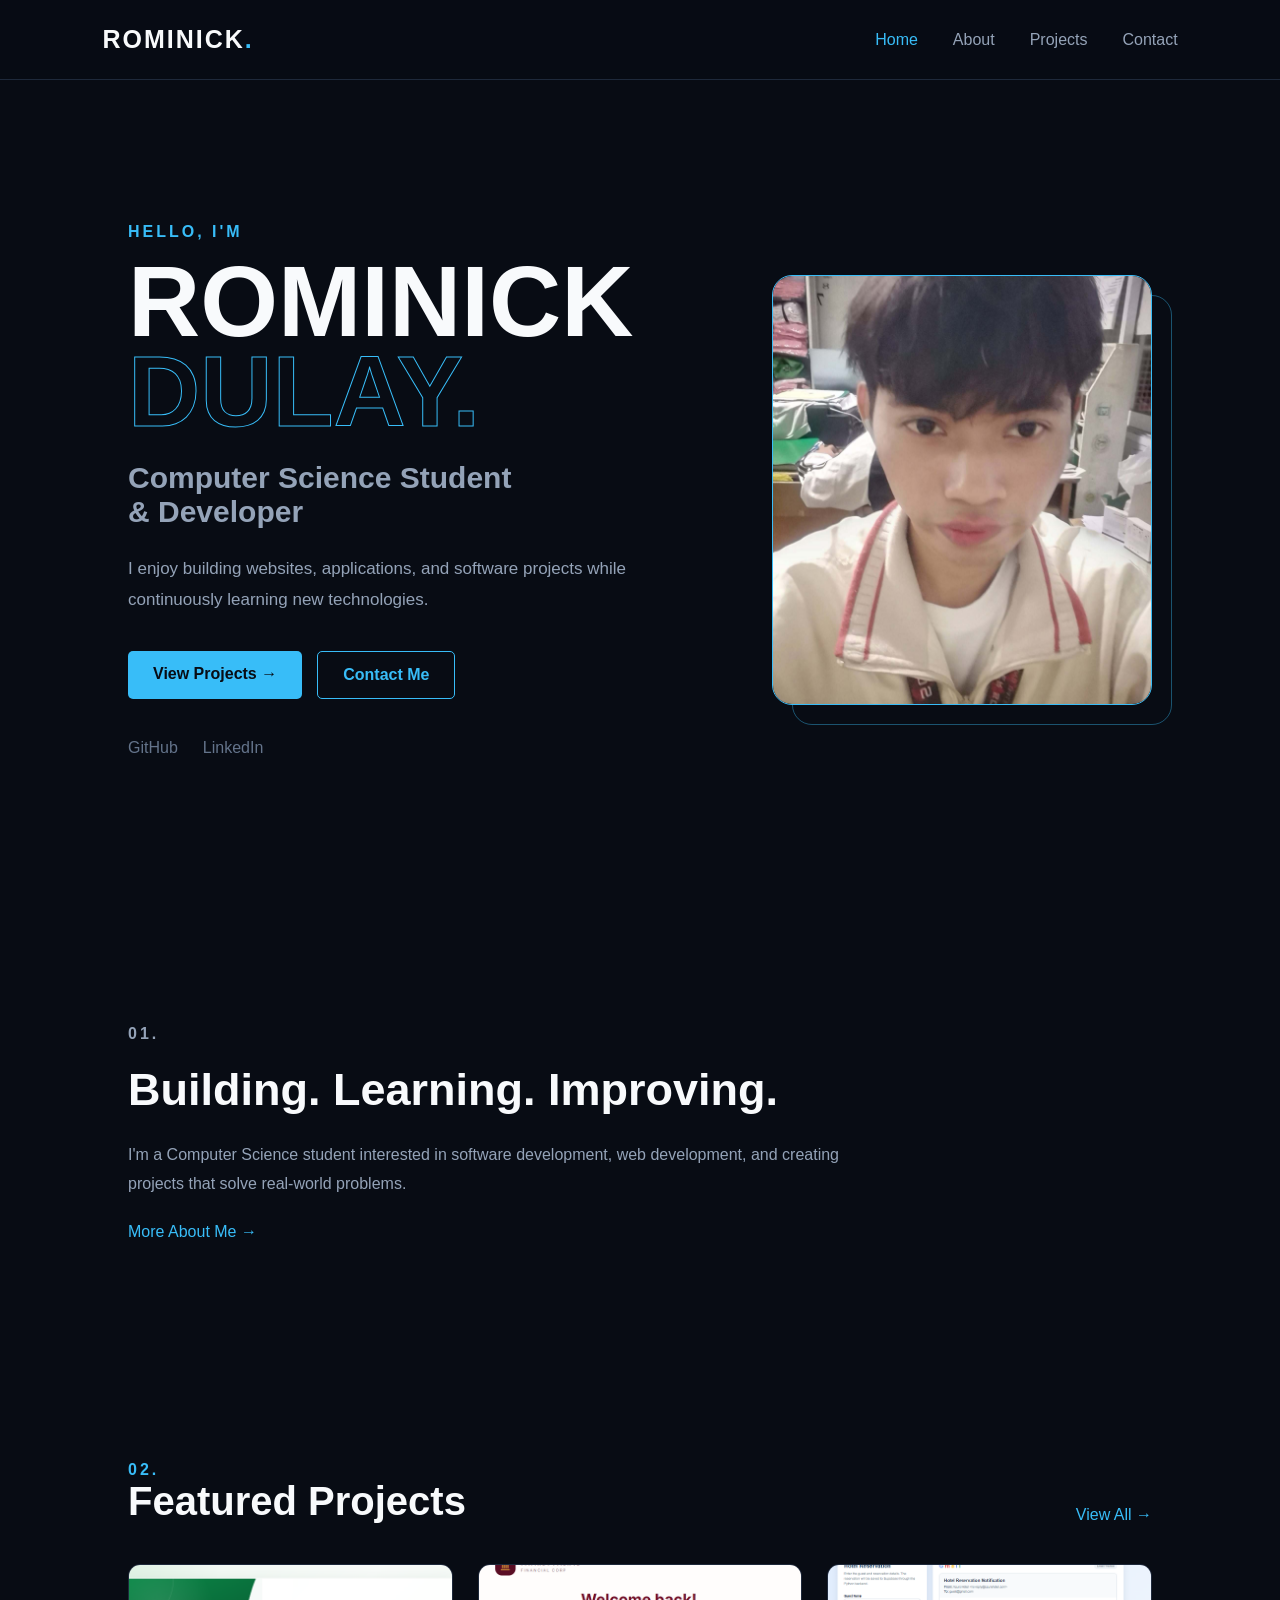
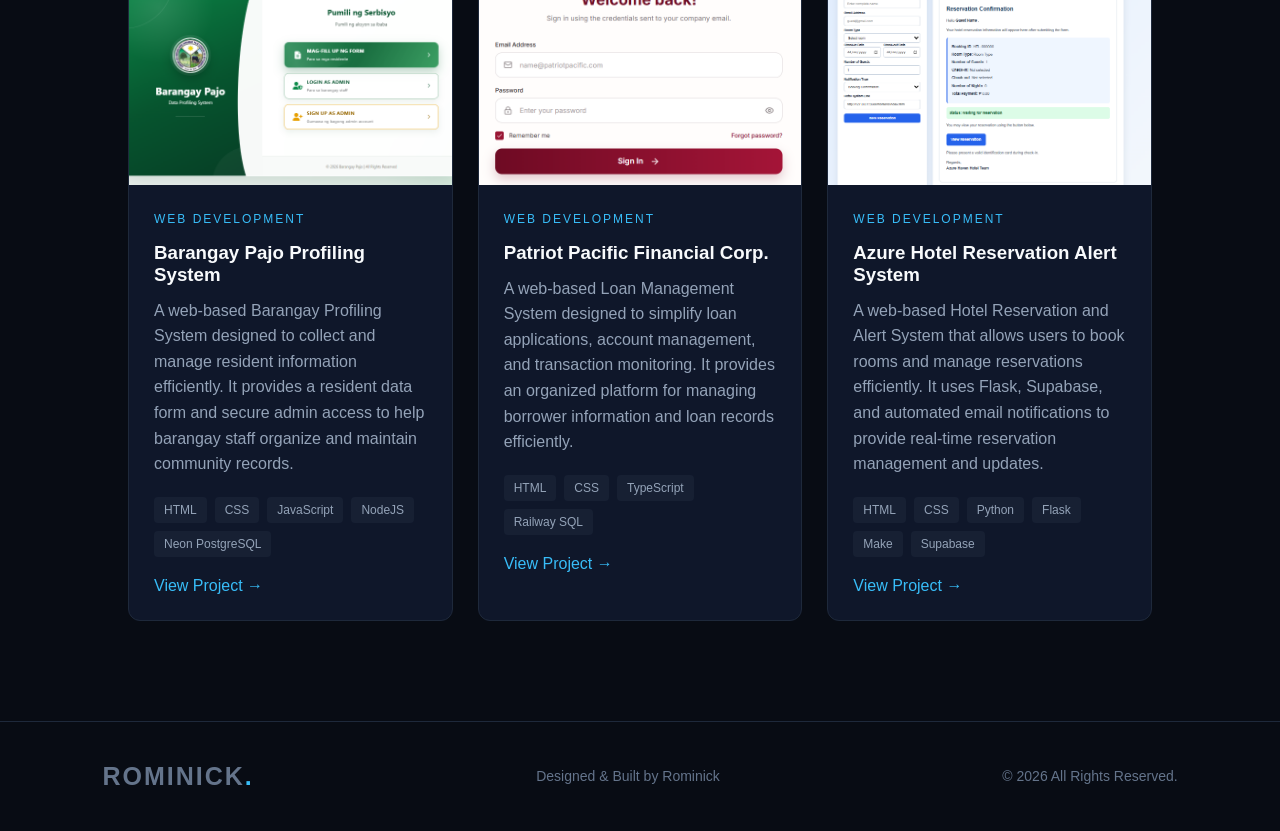
==== index.html @ fb051f6b "Initial portfolio" ====
<!DOCTYPE html>
<html lang="en">

<head>
    <meta charset="UTF-8">
    <meta name="viewport" content="width=device-width, initial-scale=1.0">

    <title>Rominick | Portfolio</title>

    <link rel="stylesheet" href="style.css">
</head>

<body>

    <!-- =========================
         NAVBAR
    ========================== -->

    <header>

        <nav class="navbar">

            <a href="index.html" class="logo">
                ROMINICK<span>.</span>
            </a>

            <div class="nav-links" id="navLinks">

                <a href="index.html" class="active">Home</a>
                <a href="about.html">About</a>
                <a href="projects.html">Projects</a>
                <a href="contact.html">Contact</a>

            </div>

            <button class="menu-btn" id="menuBtn">
                ☰
            </button>

        </nav>

    </header>


    <!-- =========================
         MAIN CONTENT
    ========================== -->

    <main>


        <!-- =========================
             HERO SECTION
        ========================== -->

        <section class="hero">

            <div class="hero-content">

                <p class="small-text">
                    HELLO, I'M
                </p>

                <h1>
                    ROMINICK
                    <span>DULAY.</span>
                </h1>

                <h2>
                    Computer Science Student
                    <br>
                    & Developer
                </h2>

                <p class="hero-description">
                    I enjoy building websites, applications, and software
                    projects while continuously learning new technologies.
                </p>


                <!-- HERO BUTTONS -->

                <div class="hero-buttons">

                    <a href="projects.html" class="primary-btn">
                        View Projects →
                    </a>

                    <a href="contact.html" class="outline-btn">
                        Contact Me
                    </a>

                </div>


                <!-- SOCIAL LINKS -->

                <div class="social-links">

                    <a href="https://github.com/itsnickzkiee"
                       target="_blank">
                        GitHub
                    </a>

                    <a href="#"
                       target="_blank">
                        LinkedIn
                    </a>

                </div>

            </div>


            <!-- =========================
                 PROFILE IMAGE
            ========================== -->

            <div class="profile-container">

                <div class="profile-glow"></div>

                <div class="profile-image">

                    <img
                        src="nicky.jpeg"
                        alt="Rominick Dulay">

                </div>

            </div>

        </section>



        <!-- =========================
             SHORT ABOUT SECTION
        ========================== -->

        <section class="home-about">

            <p class="section-number">
                01.
            </p>

            <h2>
                Building. Learning. Improving.
            </h2>

            <p>
                I'm a Computer Science student interested in software
                development, web development, and creating projects
                that solve real-world problems.
            </p>

            <a href="about.html">
                More About Me →
            </a>

        </section>



        <!-- =========================
             FEATURED PROJECTS
        ========================== -->

        <section class="featured">

            <div class="section-heading">

                <div>

                    <p class="section-number">
                        02.
                    </p>

                    <h2>
                        Featured Projects
                    </h2>

                </div>


                <a href="projects.html">
                    View All →
                </a>

            </div>



            <!-- PROJECT GRID -->

            <div class="project-grid">


                <!-- =====================
                     PROJECT 1
                ====================== -->

                <article class="project-card">

                    <div class="project-image">

                        <img
                            src="barangaypajo.png"
                            alt="Barangay Pajo Profiling System">

                    </div>


                    <div class="project-info">

                        <p>
                            WEB DEVELOPMENT
                        </p>

                        <h3>
                            Barangay Pajo Profiling System
                        </h3>

                        <p>
                            A web-based Barangay Profiling System designed
                            to collect and manage resident information
                            efficiently. It provides a resident data form
                            and secure admin access to help barangay staff
                            organize and maintain community records.
                        </p>


                        <!-- TECHNOLOGIES -->

                        <div class="tech">

                            <span>HTML</span>
                            <span>CSS</span>
                            <span>JavaScript</span>
                            <span>NodeJS</span>
                            <span>Neon PostgreSQL</span>

                        </div>


                        <!-- PROJECT LINKS -->

                        <a href="https://barangay-pajo-system.onrender.com/"
                           target="_blank">

                            View Project →

                        </a>

                    </div>

                </article>



                <!-- =====================
                     PROJECT 2
                ====================== -->

                <article class="project-card">

                    <div class="project-image">

                        <img
                            src="patriot.png"
                            alt="Patriot Pacific Financial Corporation">

                    </div>


                    <div class="project-info">

                        <p>
                            WEB DEVELOPMENT
                        </p>

                        <h3>
                            Patriot Pacific Financial Corp.
                        </h3>

                        <p>
                            A web-based Loan Management System designed
                            to simplify loan applications, account management,
                            and transaction monitoring. It provides an
                            organized platform for managing borrower
                            information and loan records efficiently.
                        </p>


                        <!-- TECHNOLOGIES -->

                        <div class="tech">

                            <span>HTML</span>
                            <span>CSS</span>
                            <span>TypeScript</span>
                            <span>Railway SQL</span>

                        </div>


                        <!-- PROJECT LINK -->

                        <a href="https://patriot-pacific-frontend.onrender.com/login"
                           target="_blank">

                            View Project →

                        </a>

                    </div>

                </article>



                <!-- =====================
                     PROJECT 3
                ====================== -->

                <article class="project-card">

                    <div class="project-image">

                        <img
                            src="AzureHotel.png"
                            alt="Azure Hotel Reservation Alert System">

                    </div>


                    <div class="project-info">

                        <p>
                            WEB DEVELOPMENT
                        </p>

                        <h3>
                            Azure Hotel Reservation Alert System
                        </h3>

                        <p>
                            A web-based Hotel Reservation and Alert System
                            that allows users to book rooms and manage
                            reservations efficiently. It uses Flask,
                            Supabase, and automated email notifications
                            to provide real-time reservation management
                            and updates.
                        </p>


                        <!-- TECHNOLOGIES -->

                        <div class="tech">

                            <span>HTML</span>
                            <span>CSS</span>
                            <span>Python</span>
                            <span>Flask</span>
                            <span>Make</span>
                            <span>Supabase</span>

                        </div>


                        <!-- PROJECT LINK -->

                        <a href="https://alert-system-frontend-cphm.onrender.com/"
                           target="_blank">

                            View Project →

                        </a>

                    </div>

                </article>

            </div>

        </section>

    </main>



    <!-- =========================
         FOOTER
    ========================== -->

    <footer>

        <a href="index.html" class="logo">
            ROMINICK<span>.</span>
        </a>

        <p>
            Designed & Built by Rominick
        </p>

        <p>
            © 2026 All Rights Reserved.
        </p>

    </footer>



    <!-- =========================
         JAVASCRIPT
    ========================== -->

    <script src="script.js"></script>

</body>

</html>
---- style.css ----
/* =========================
   GENERAL
========================= */

* {
    margin: 0;
    padding: 0;
    box-sizing: border-box;
}

html {
    scroll-behavior: smooth;
}

body {
    font-family: Arial, sans-serif;
    background: #080c14;
    color: #f8fafc;
}

a {
    text-decoration: none;
    color: inherit;
}

img {
    width: 100%;
    display: block;
}


/* =========================
   NAVBAR
========================= */

.navbar {
    height: 80px;
    padding: 0 8%;

    display: flex;
    align-items: center;
    justify-content: space-between;

    background: rgba(8, 12, 20, 0.9);

    border-bottom: 1px solid #1e293b;

    position: sticky;
    top: 0;
    z-index: 100;
}

.logo {
    font-size: 25px;
    font-weight: bold;
    letter-spacing: 2px;
}

.logo span {
    color: #38bdf8;
}

.nav-links {
    display: flex;
    gap: 35px;
}

.nav-links a {
    color: #94a3b8;
    transition: 0.3s;
}

.nav-links a:hover,
.nav-links .active {
    color: #38bdf8;
}

.menu-btn {
    display: none;
    border: none;
    background: none;
    color: white;
    font-size: 28px;
    cursor: pointer;
}


/* =========================
   HERO
========================= */

.hero {
    min-height: calc(100vh - 80px);

    padding: 80px 10%;

    display: flex;
    justify-content: space-between;
    align-items: center;

    gap: 80px;
}

.hero-content {
    max-width: 700px;
}

.small-text,
.section-number {
    color: #38bdf8;
    font-weight: bold;
    letter-spacing: 3px;
}

.hero h1 {
    font-size: clamp(55px, 8vw, 100px);
    line-height: 0.9;
    margin: 15px 0;
}

.hero h1 span {
    display: block;
    color: transparent;
    -webkit-text-stroke: 1px #38bdf8;
}

.hero h2 {
    color: #94a3b8;
    font-size: 30px;
    margin: 25px 0;
}

.hero-description {
    max-width: 600px;

    color: #94a3b8;

    font-size: 17px;
    line-height: 1.8;
}


/* =========================
   BUTTONS
========================= */

.hero-buttons {
    display: flex;
    gap: 15px;
    margin-top: 35px;
}

.primary-btn,
.outline-btn {
    padding: 14px 25px;
    border-radius: 5px;
    font-weight: bold;

    transition: 0.3s;
}

.primary-btn {
    background: #38bdf8;
    color: #080c14;
}

.outline-btn {
    border: 1px solid #38bdf8;
    color: #38bdf8;
}

.primary-btn:hover,
.outline-btn:hover {
    transform: translateY(-4px);
}


/* =========================
   SOCIAL
========================= */

.social-links {
    display: flex;
    gap: 25px;

    margin-top: 40px;
}

.social-links a {
    color: #64748b;
}

.social-links a:hover {
    color: #38bdf8;
}


/* =========================
   PROFILE
========================= */

.profile-container {
    position: relative;

    width: 380px;
    height: 430px;

    flex-shrink: 0;
}

.profile-image {
    width: 100%;
    height: 100%;

    overflow: hidden;

    border: 1px solid #38bdf8;
    border-radius: 20px;

    position: relative;
    z-index: 2;
}

.profile-image img {
    height: 100%;
    object-fit: cover;
}

.profile-glow {
    position: absolute;

    width: 100%;
    height: 100%;

    top: 20px;
    left: 20px;

    border: 1px solid #38bdf8;
    border-radius: 20px;

    opacity: 0.4;
}


/* =========================
   HOME ABOUT
========================= */

.home-about {
    padding: 120px 10%;
    max-width: 1000px;
}

.home-about h2 {
    font-size: 45px;
    margin: 15px 0 25px;
}

.home-about p {
    color: #94a3b8;
    line-height: 1.8;
}

.home-about a {
    display: inline-block;
    margin-top: 25px;

    color: #38bdf8;
}


/* =========================
   PAGE
========================= */

.page-container {
    padding: 80px 10%;
}

.page-title {
    margin-bottom: 70px;
}

.page-title h1,
.contact h1 {
    font-size: clamp(50px, 7vw, 80px);
    margin: 10px 0;
}

.page-title > p:last-child,
.contact > p {
    color: #94a3b8;
}


/* =========================
   FEATURED / PROJECTS
========================= */

.featured {
    padding: 100px 10%;
}

.section-heading {
    display: flex;
    align-items: end;
    justify-content: space-between;

    margin-bottom: 40px;
}

.section-heading h2 {
    font-size: 40px;
}

.section-heading > a {
    color: #38bdf8;
}

.project-grid {
    display: grid;

    grid-template-columns:
        repeat(auto-fit, minmax(280px, 1fr));

    gap: 25px;
}

.project-card {
    background: #0f172a;

    border: 1px solid #1e293b;
    border-radius: 12px;

    overflow: hidden;

    transition: 0.3s;
}

.project-card:hover {
    transform: translateY(-8px);
    border-color: #38bdf8;
}

.project-image {
    height: 220px;
    overflow: hidden;
}

.project-image img {
    height: 100%;
    object-fit: cover;

    transition: 0.4s;
}

.project-card:hover .project-image img {
    transform: scale(1.05);
}

.project-info {
    padding: 25px;
}

.project-info > p:first-child {
    color: #38bdf8;

    font-size: 12px;
    letter-spacing: 2px;
}

.project-info h2,
.project-info h3 {
    margin: 12px 0;
}

.project-info > p {
    color: #94a3b8;
    line-height: 1.6;
}

.project-info > a {
    display: inline-block;

    margin-top: 20px;

    color: #38bdf8;
}


/* =========================
   TECHNOLOGY TAGS
========================= */

.tech {
    display: flex;
    flex-wrap: wrap;

    gap: 8px;

    margin-top: 20px;
}

.tech span {
    padding: 6px 10px;

    background: #172033;

    color: #94a3b8;

    border-radius: 4px;

    font-size: 12px;
}


/* =========================
   FILTER
========================= */

.filters {
    display: flex;
    flex-wrap: wrap;

    gap: 10px;

    margin-bottom: 40px;
}

.filter {
    padding: 10px 18px;

    background: #0f172a;

    color: #94a3b8;

    border: 1px solid #1e293b;
    border-radius: 5px;

    cursor: pointer;
}

.filter:hover,
.filter.active {
    color: #38bdf8;
    border-color: #38bdf8;
}


/* =========================
   ABOUT
========================= */

.about-content {
    display: grid;

    grid-template-columns: 1.5fr 1fr;

    gap: 70px;

    align-items: center;
}

.about-content h2 {
    font-size: 40px;
    margin-bottom: 20px;
}

.about-content p {
    color: #94a3b8;

    line-height: 1.8;

    margin-bottom: 15px;
}

.about-image img {
    border-radius: 15px;
}

.skills {
    margin-top: 120px;
}

.skills > h2 {
    font-size: 40px;
    margin: 10px 0 40px;
}

.skills-grid {
    display: grid;

    grid-template-columns:
        repeat(auto-fit, minmax(180px, 1fr));

    gap: 20px;
}

.skills-grid > div {
    padding: 25px;

    background: #0f172a;

    border: 1px solid #1e293b;

    border-radius: 10px;
}

.skills-grid h3 {
    color: #38bdf8;

    margin-bottom: 20px;
}

.skills-grid p {
    color: #94a3b8;

    margin: 10px 0;
}


/* =========================
   CONTACT
========================= */

.contact {
    max-width: 750px;
    margin: auto;
}

.contact form {
    margin-top: 50px;
}

.contact form > div {
    margin-bottom: 25px;
}

.contact label {
    display: block;

    margin-bottom: 8px;

    color: #94a3b8;
}

.contact input,
.contact textarea {
    width: 100%;

    padding: 15px;

    background: #0f172a;

    color: white;

    border: 1px solid #1e293b;
    border-radius: 5px;

    outline: none;
}

.contact input:focus,
.contact textarea:focus {
    border-color: #38bdf8;
}

.contact textarea {
    resize: vertical;
}

.contact button {
    padding: 14px 30px;

    background: #38bdf8;

    color: #080c14;

    border: none;
    border-radius: 5px;

    font-weight: bold;

    cursor: pointer;
}


/* =========================
   FOOTER
========================= */

footer {
    padding: 40px 8%;

    border-top: 1px solid #1e293b;

    display: flex;
    justify-content: space-between;
    align-items: center;

    color: #64748b;

    font-size: 14px;
}


/* =========================
   MOBILE
========================= */

@media (max-width: 800px) {

    .menu-btn {
        display: block;
    }

    .nav-links {
        display: none;

        position: absolute;

        top: 80px;
        left: 0;

        width: 100%;

        padding: 30px;

        flex-direction: column;
        text-align: center;

        background: #080c14;

        border-bottom: 1px solid #1e293b;
    }

    .nav-links.show {
        display: flex;
    }

    .hero {
        flex-direction: column-reverse;

        padding-top: 50px;
    }

    .profile-container {
        width: 260px;
        height: 300px;
    }

    .hero h1 {
        font-size: 55px;
    }

    .hero h2 {
        font-size: 23px;
    }

    .about-content {
        grid-template-columns: 1fr;
    }

    footer {
        flex-direction: column;

        gap: 15px;

        text-align: center;
    }
}

/* =========================
   NO PROJECT FOUND
========================= */

.no-projects {
    display: none;

    text-align: center;

    padding: 80px 20px;
}


.no-projects h2 {
    color: #f8fafc;

    font-size: 28px;

    margin-bottom: 10px;
}


.no-projects p {
    color: #94a3b8;
}
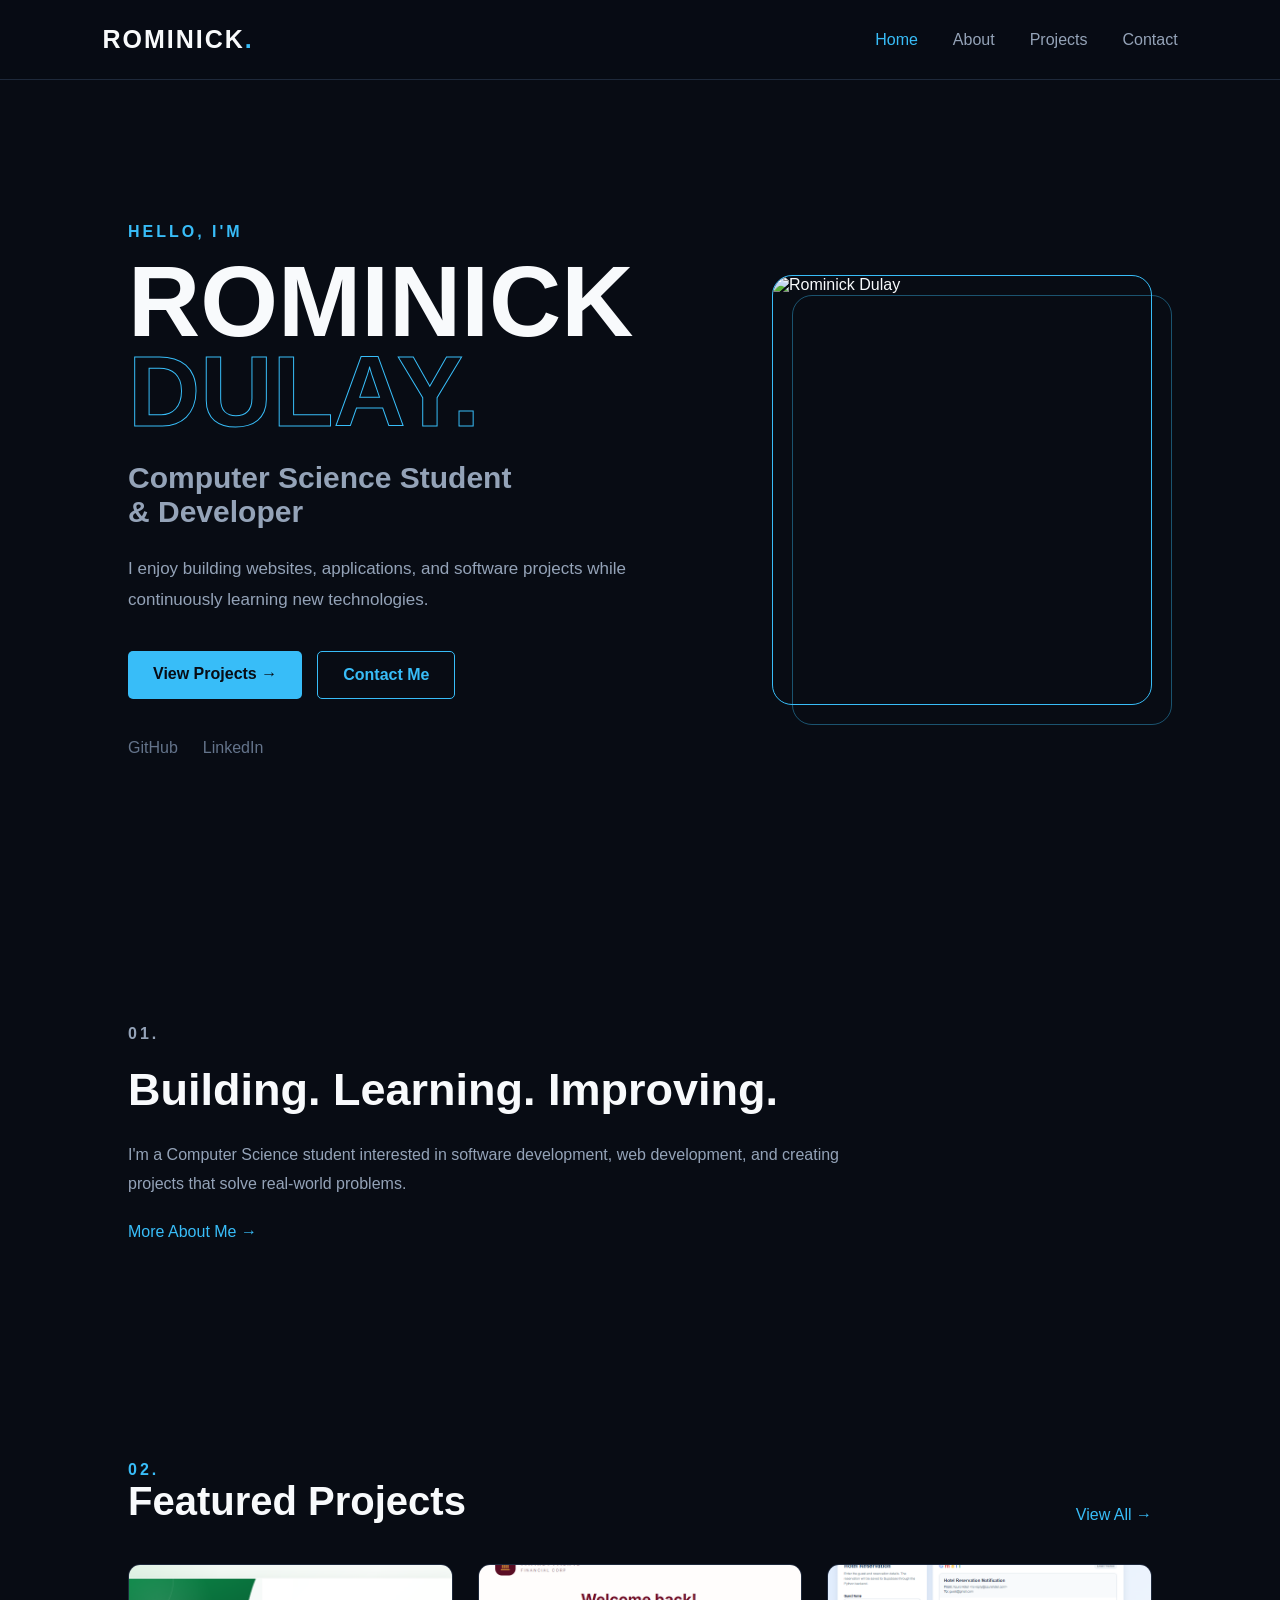
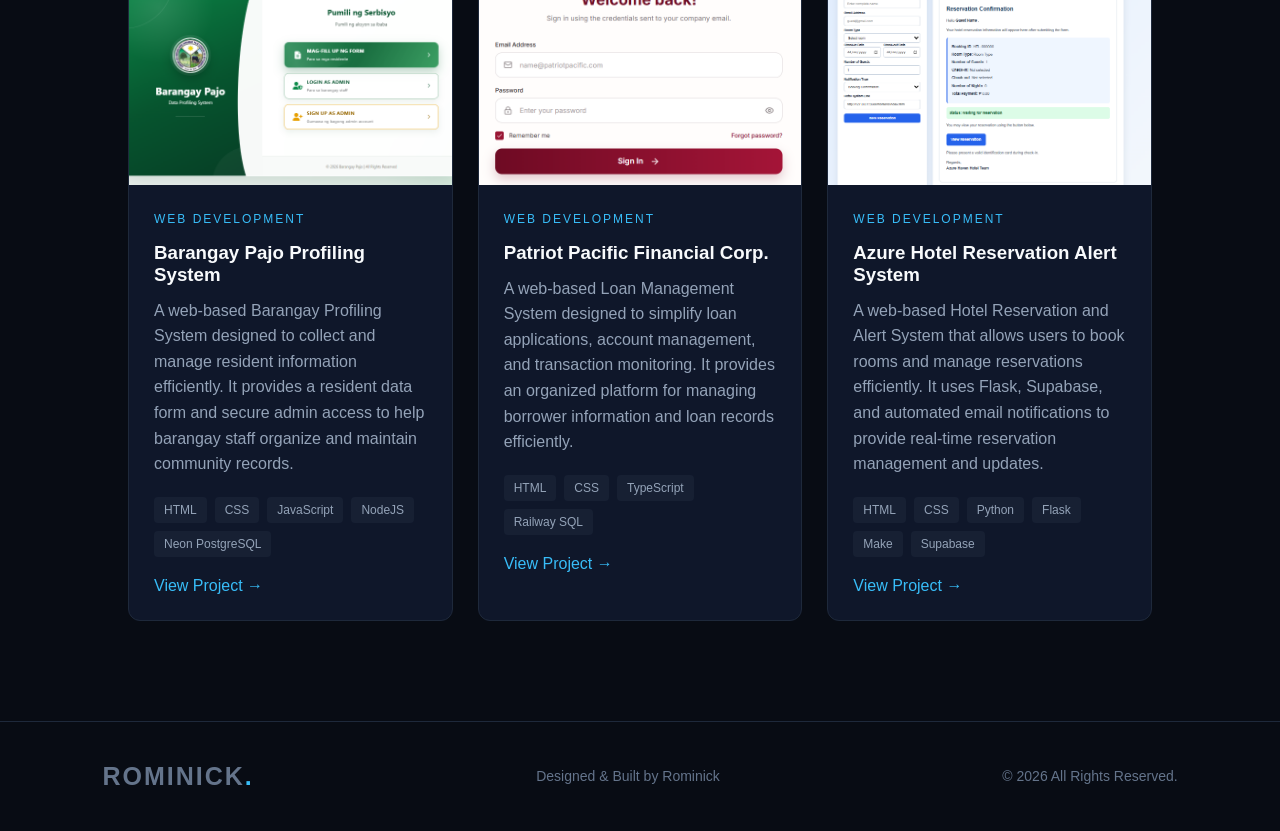
==== commit b38d9cd8: "Update index homepage" ====
--- a/index.html
+++ b/index.html
@@ -123,7 +123,7 @@
                 <div class="profile-image">
 
                     <img
-                        src="nicky.jpeg"
+                        src="nicks.jpeg"
                         alt="Rominick Dulay">
 
                 </div>
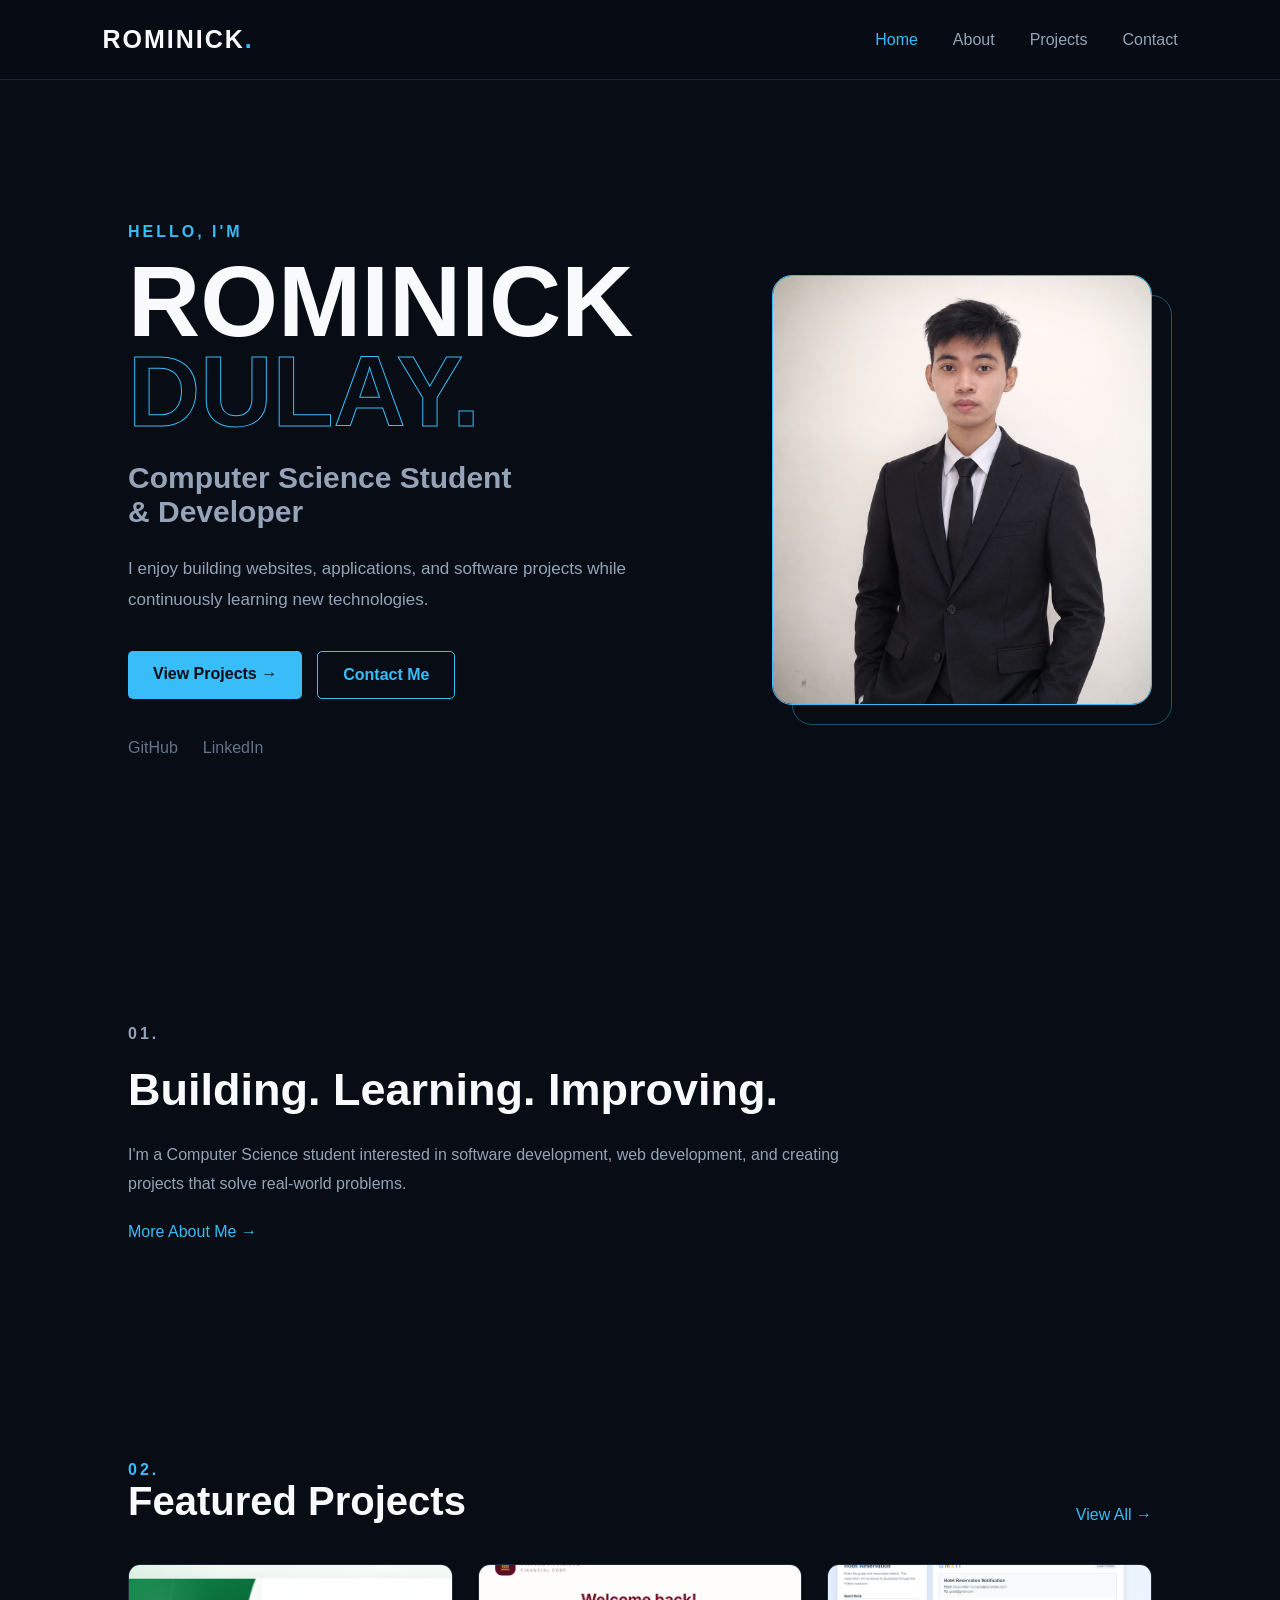
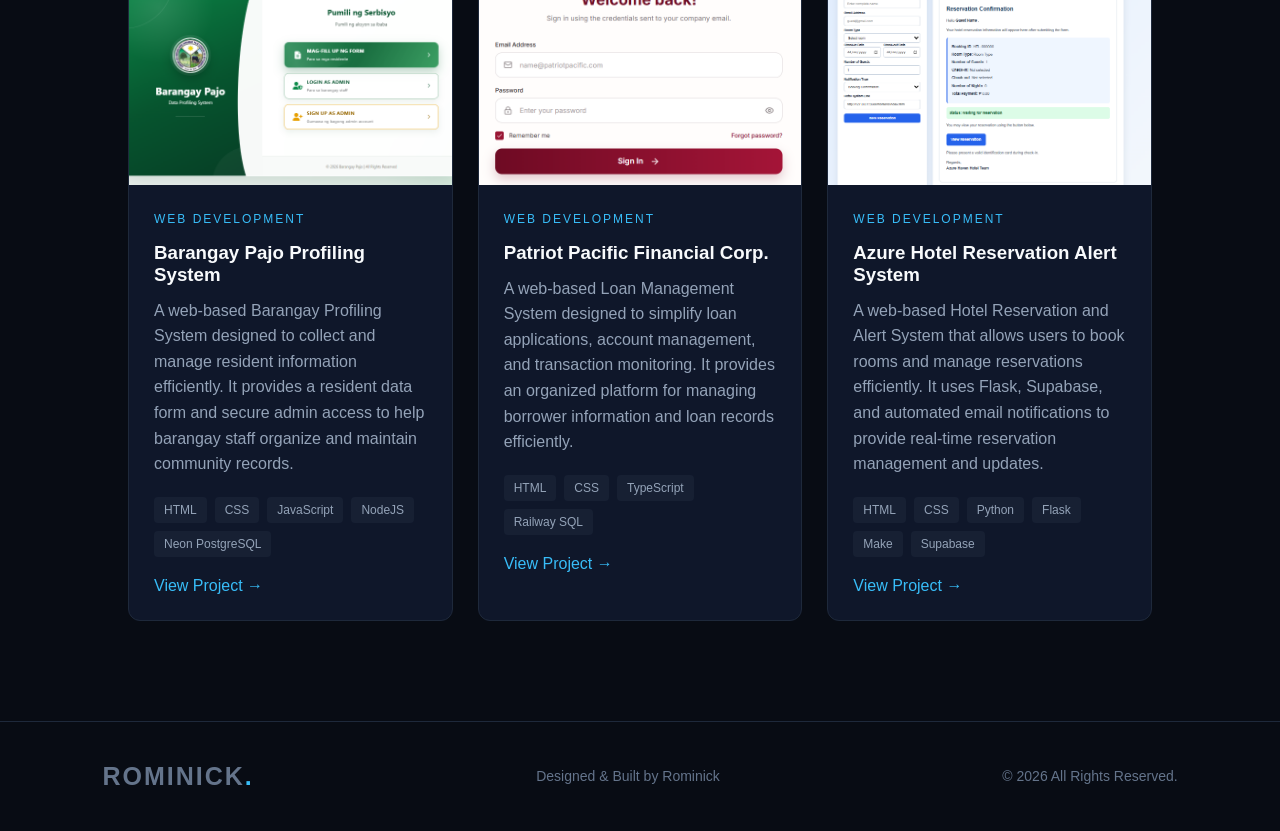
==== commit 5d332779: "Update portfolio files" ====
--- a/index.html
+++ b/index.html
@@ -123,7 +123,7 @@
                 <div class="profile-image">
 
                     <img
-                        src="nicks.jpeg"
+                        src="nicks.png"
                         alt="Rominick Dulay">
 
                 </div>
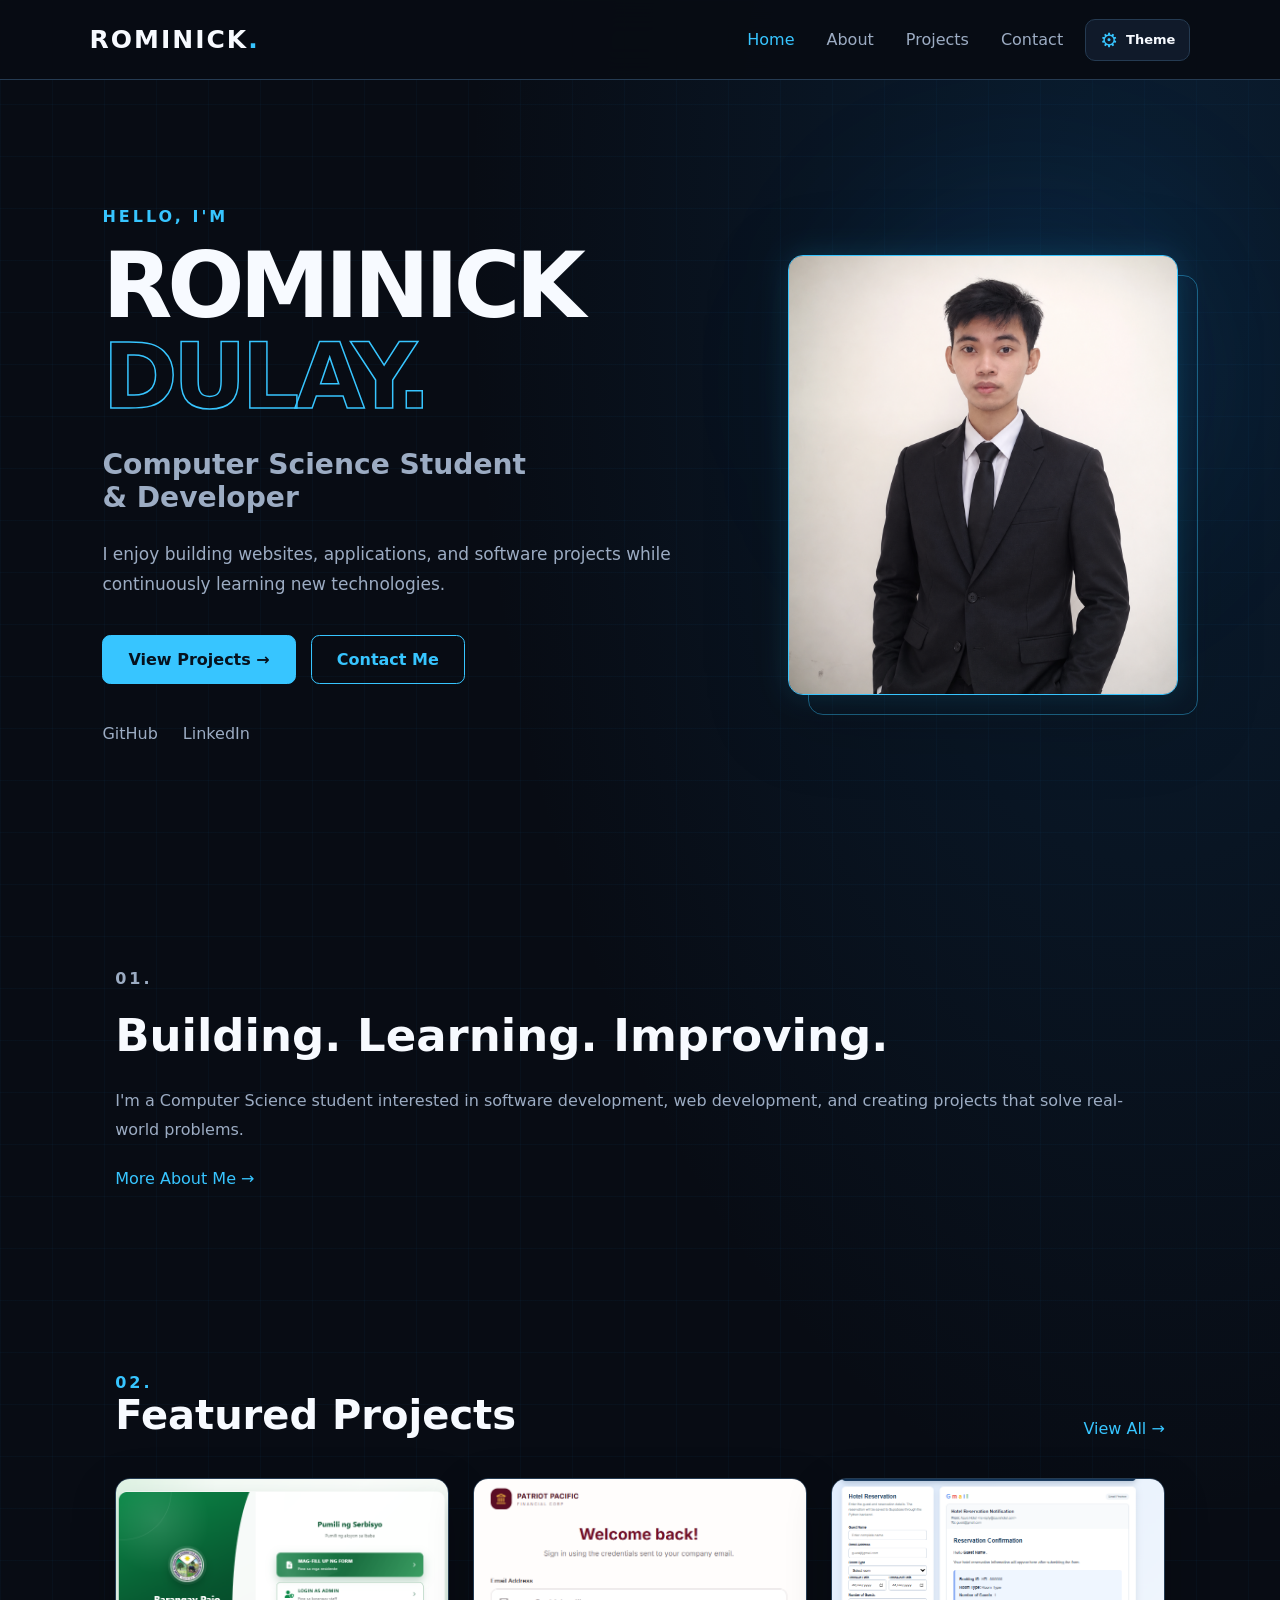
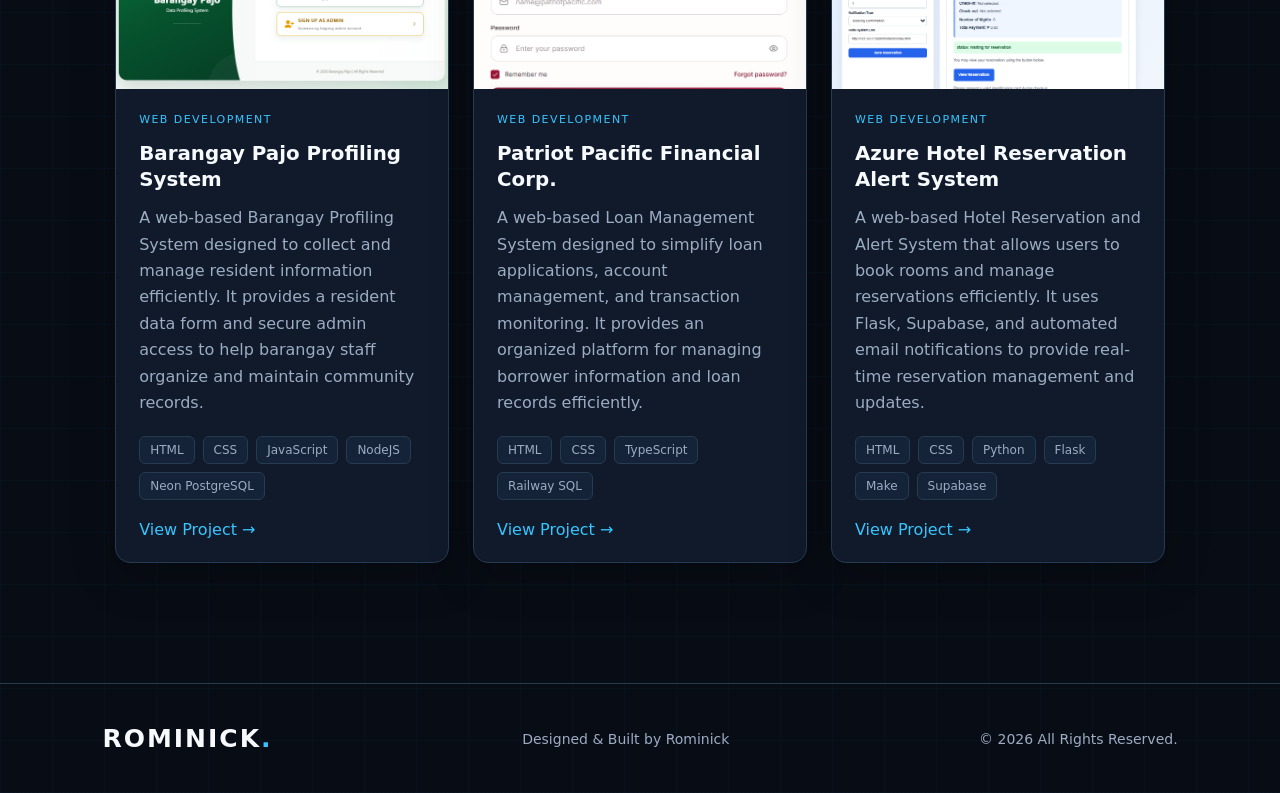
==== commit 75983438: "Restore original profile design" ====
--- a/index.html
+++ b/index.html
@@ -7,7 +7,9 @@
 
     <title>Rominick | Portfolio</title>
 
+    <script src="theme-init.js"></script>
     <link rel="stylesheet" href="style.css">
+    <link rel="stylesheet" href="themes.css">
 </head>
 
 <body>
@@ -416,6 +418,7 @@
     ========================== -->
 
     <script src="script.js"></script>
+    <script src="themes.js"></script>
 
 </body>
 
--- a/themes.css
+++ b/themes.css
@@ -0,0 +1,359 @@
+/*
+ Rominick Portfolio — Five visually distinct theme designs.
+ Loaded AFTER style.css, so all existing pages and features remain intact.
+ Default cyber. Other themes: minimal, bento, terminal, creative.
+*/
+:root,
+html[data-portfolio-theme="cyber"] {
+  --page: #080c14;
+  --panel: #101a2a;
+  --panel-2: #152338;
+  --ink: #f7faff;
+  --muted: #9cacc3;
+  --accent: #37c5ff;
+  --accent-text: #06121e;
+  --border: #253b52;
+  --radius: 15px;
+  --nav-bg: rgba(8, 12, 20, .94);
+  --font: Inter, ui-sans-serif, system-ui, -apple-system, "Segoe UI", sans-serif;
+  --shadow: 0 14px 45px rgba(0,0,0,.22);
+}
+html[data-portfolio-theme="minimal"] {
+  --page: #f7f6f2; --panel: #ffffff; --panel-2: #f0f0eb;
+  --ink: #14243a; --muted: #607083; --accent: #1d3e69;
+  --accent-text: white; --border: #dfe4e8; --radius: 5px;
+  --nav-bg: rgba(250,250,247,.96); --shadow: 0 12px 40px rgba(21,40,65,.07);
+  --font: "Segoe UI", Arial, sans-serif;
+}
+html[data-portfolio-theme="bento"] {
+  --page: #0e1425; --panel: #182440; --panel-2: #222d4d;
+  --ink: #eff2ff; --muted: #aebad8; --accent: #8d9eff;
+  --accent-text: #0a1024; --border: #2d3d60; --radius: 22px;
+  --nav-bg: rgba(14,20,37,.96); --shadow: 0 16px 45px rgba(0,0,0,.25);
+  --font: Inter, ui-sans-serif, system-ui, sans-serif;
+}
+html[data-portfolio-theme="terminal"] {
+  --page: #030b08; --panel: #071610; --panel-2: #0a2418;
+  --ink: #d1ffe5; --muted: #7bad8d; --accent: #55ed98;
+  --accent-text: #021009; --border: #246e48; --radius: 2px;
+  --nav-bg: rgba(3,11,8,.96); --shadow: 0 12px 50px rgba(13,255,132,.035);
+  --font: "Cascadia Code", Consolas, "Courier New", monospace;
+}
+html[data-portfolio-theme="creative"] {
+  --page: #0d1027; --panel: #151c41; --panel-2: #24265a;
+  --ink: #ffffff; --muted: #b6bbdc; --accent: #50d9ff;
+  --accent-text: #091022; --border: #3a4276; --radius: 17px;
+  --nav-bg: rgba(13,16,39,.96); --shadow: 0 20px 54px rgba(24,7,80,.33);
+  --font: Inter, ui-sans-serif, system-ui, sans-serif;
+}
+
+/* Shared readable layout + accessible design tokens */
+html { scroll-behavior: smooth; }
+body { background: var(--page); color: var(--ink); font-family: var(--font); transition: color .2s, background-color .2s; }
+a { color: inherit; }
+.navbar { background: var(--nav-bg); border-bottom: 1px solid var(--border); padding: 0 7%; gap: 22px; backdrop-filter: blur(18px); }
+.logo { color: var(--ink); flex-shrink: 0; }
+.logo span, .small-text, .section-number { color: var(--accent); }
+.nav-links { margin-left: auto; gap: clamp(14px,2.5vw,35px); }
+.nav-links a { color: var(--muted); }
+.nav-links a:hover, .nav-links .active, .social-links a:hover { color: var(--accent); }
+.menu-btn { color: var(--ink); }
+.hero { min-height: min(790px, calc(100vh - 80px)); padding: 80px 8%; gap: 5%; }
+.hero-content { min-width: 0; flex: 1 1 auto; position: relative; z-index: 2; }
+.hero h1 { font-size: clamp(3.5rem,7.1vw,6.9rem); line-height: 1; letter-spacing: -.055em; overflow-wrap: anywhere; }
+.hero h1 span { -webkit-text-stroke: 1.5px var(--accent); }
+.hero h2 { color: var(--muted); font-size: clamp(1.3rem,2.2vw,2rem); }
+.hero-description, .home-about p, .about-content p, .contact > p,
+.page-title > p:last-child, .project-info > p, .project-info > p:not(:first-child),
+.skills-grid p { color: var(--muted); }
+.primary-btn { background: var(--accent); color: var(--accent-text); border: 1px solid var(--accent); }
+.outline-btn { border: 1px solid var(--accent); color: var(--accent); }
+.primary-btn,.outline-btn { border-radius: calc(var(--radius) / 1.8); }
+.primary-btn:hover,.outline-btn:hover { box-shadow: 0 11px 34px color-mix(in srgb,var(--accent) 22%,transparent); }
+.social-links a { color: var(--muted); }
+.profile-container { width: min(34vw,390px); height: 440px; filter: drop-shadow(0 19px 40px rgba(0,0,0,.18)); }
+.profile-image { border: 1px solid var(--accent); border-radius: var(--radius); background: var(--panel-2); }
+.profile-glow { border: 1px solid var(--accent); border-radius: var(--radius); }
+.home-about { max-width: none; padding: 95px 9%; }
+.home-about h2 { color: var(--ink); }
+.home-about a, .section-heading > a, .project-info > a { color: var(--accent); }
+.featured { padding: 90px 9% 120px; }
+.page-container { padding: 85px 9%; min-height: calc(100vh - 180px); }
+.project-card { background: var(--panel); border: 1px solid var(--border); border-radius: var(--radius); box-shadow: var(--shadow); }
+.project-card:hover { border-color: var(--accent); }
+.project-info > p:first-child { color: var(--accent); }
+.project-info > p:not(:first-child) { color: var(--muted); }
+.tech span { background: var(--panel-2); color: var(--muted); border: 1px solid var(--border); border-radius: 6px; }
+.filter { background: var(--panel); border: 1px solid var(--border); color: var(--muted); border-radius: calc(var(--radius) / 1.6); }
+.filter:hover,.filter.active { border-color: var(--accent); color: var(--accent); }
+.skills-grid > div { background: var(--panel); border-color: var(--border); border-radius: var(--radius); }
+.skills-grid h3 { color: var(--accent); }
+.skills-grid p { color: var(--muted); }
+.about-image img { border-radius: var(--radius); }
+.contact input, .contact textarea { background: var(--panel); color: var(--ink); border-color: var(--border); border-radius: calc(var(--radius) / 2); }
+.contact input:focus,.contact textarea:focus { border-color: var(--accent); }
+.contact button { background: var(--accent); color: var(--accent-text); border-radius: calc(var(--radius) / 2); }
+footer { border-top-color: var(--border); color: var(--muted); }
+.no-projects h2 { color: var(--ink); }
+.no-projects p { color: var(--muted); }
+
+/* Settings control is added automatically to every navbar by themes.js. */
+.theme-picker { position: relative; z-index: 250; flex-shrink: 0; }
+.theme-picker-trigger { display: inline-flex; align-items: center; justify-content: center; gap: 8px; padding: 10px 14px; border: 1px solid var(--border); background: var(--panel); color: var(--ink); cursor: pointer; border-radius: 10px; font: 600 13px var(--font); white-space: nowrap; }
+.theme-picker-trigger:hover,.theme-picker-trigger[aria-expanded="true"] { border-color: var(--accent); }
+.theme-picker-icon { font-size: 20px; line-height: 1; color: var(--accent); }
+.theme-picker-panel { position: absolute; top: calc(100% + 15px); right: 0; width: min(350px, calc(100vw - 24px)); padding: 15px; border: 1px solid var(--border); border-radius: 16px; background: var(--panel); color: var(--ink); box-shadow: 0 24px 80px rgba(0,0,0,.4); }
+.theme-picker-panel[hidden] { display: none !important; }
+.theme-picker-heading { display: flex; align-items: flex-start; justify-content: space-between; padding: 3px 3px 13px; }
+.theme-picker-heading strong { display: block; font-size: 17px; }
+.theme-picker-heading small { display: block; margin-top: 4px; color: var(--muted); font-size: 12px; }
+.theme-picker-close { padding: 0 5px; border: 0; background: transparent; color: var(--muted); font: 24px/1 var(--font); cursor: pointer; }
+.theme-picker-options { display: grid; gap: 8px; }
+.theme-picker-option { display: flex; align-items: center; gap: 11px; width: 100%; text-align: left; padding: 9px; border-radius: 11px; border: 1px solid var(--border); background: var(--page); color: var(--ink); cursor: pointer; }
+.theme-picker-option:hover,.theme-picker-option[aria-pressed="true"] { border-color: var(--accent); }
+.theme-swatch { width: 59px; height: 42px; display: flex; flex-direction: column; justify-content: flex-end; padding: 6px; gap: 4px; border-radius: 6px; background: var(--swatch-bg); border: 1px solid rgba(150,150,150,.2); }
+.theme-swatch i { display: block; height: 4px; border-radius: 5px; background: var(--swatch-accent); }
+.theme-swatch i:nth-child(1) { width: 25px; }
+.theme-swatch i:nth-child(2) { width: 41px; opacity: .7; }
+.theme-swatch i:nth-child(3) { width: 31px; opacity: .5; }
+.theme-option-label { flex: 1; min-width: 0; }
+.theme-option-label strong,.theme-option-label small { display: block; }
+.theme-option-label strong { font-size: 12px; }
+.theme-option-label small { margin-top: 3px; color: var(--muted); font-size: 11px; }
+.theme-option-check { color: var(--accent); visibility: hidden; font-weight: 800; }
+.theme-picker-option[aria-pressed="true"] .theme-option-check { visibility: visible; }
+.theme-picker-note { margin: 13px 3px 2px; color: var(--muted); font-size: 11px; }
+:where(a,button,input,textarea):focus-visible { outline: 3px solid var(--accent); outline-offset: 3px; }
+
+/* 1. CYBER BLUE — neon atmosphere, angular project cards */
+html[data-portfolio-theme="cyber"] body {
+  background-image: radial-gradient(ellipse at 90% 10%,rgba(16,85,142,.24),transparent 42%),
+   linear-gradient(rgba(22,78,130,.08) 1px,transparent 1px),
+   linear-gradient(90deg,rgba(22,78,130,.08) 1px,transparent 1px);
+  background-size: auto, 52px 52px, 52px 52px;
+}
+html[data-portfolio-theme="cyber"] .hero { position: relative; }
+html[data-portfolio-theme="cyber"] .hero::before { content:""; position:absolute; right:7%; top:17%; width:330px; height:330px; background:rgba(18,139,255,.13); border-radius:50%; filter:blur(85px); pointer-events:none; }
+html[data-portfolio-theme="cyber"] .profile-image { box-shadow: 0 0 29px rgba(34,193,250,.17); }
+html[data-portfolio-theme="cyber"] .project-card:hover { box-shadow: 0 10px 38px rgba(20,173,255,.13); }
+
+/* 2. MINIMAL LUXURY — editorial headings, open space, calm bright cards */
+html[data-portfolio-theme="minimal"] .hero { gap: 5%; padding-top: 72px; }
+html[data-portfolio-theme="minimal"] .hero h1,
+html[data-portfolio-theme="minimal"] .page-title h1,
+html[data-portfolio-theme="minimal"] .home-about h2,
+html[data-portfolio-theme="minimal"] .section-heading h2,
+html[data-portfolio-theme="minimal"] .contact h1 { font-family: Georgia, "Times New Roman", serif; font-weight: 500; letter-spacing: -.06em; }
+html[data-portfolio-theme="minimal"] .hero h1 { font-size: clamp(3.9rem,7.4vw,7.3rem); }
+html[data-portfolio-theme="minimal"] .hero h1 span { color: var(--accent); -webkit-text-stroke: 0; }
+html[data-portfolio-theme="minimal"] .small-text,
+html[data-portfolio-theme="minimal"] .section-number { letter-spacing: .14em; }
+html[data-portfolio-theme="minimal"] .profile-image { border-radius: 46% 46% 12px 12px; border: 0; background:#e0e8ef; overflow:hidden; }
+html[data-portfolio-theme="minimal"] .profile-glow { border-radius:46% 46% 12px 12px; border-color:#abc2d5; }
+html[data-portfolio-theme="minimal"] .project-card { box-shadow: var(--shadow); }
+html[data-portfolio-theme="minimal"] .tech span { background: #f5f6f8; }
+html[data-portfolio-theme="minimal"] .primary-btn { background:var(--ink); border-color:var(--ink); }
+
+/* 3. BENTO GRID — multi-size information cards */
+html[data-portfolio-theme="bento"] body { background-image:radial-gradient(circle at 90% 12%,rgba(105,110,255,.12),transparent 32%); }
+html[data-portfolio-theme="bento"] .hero { display:grid; grid-template-columns:minmax(0,1.2fr) minmax(240px,.8fr); gap:18px; max-width:1480px; margin:auto; padding:55px 7% 35px; min-height:635px; }
+html[data-portfolio-theme="bento"] .hero-content { background:linear-gradient(140deg,#1c2d65,var(--panel)); border:1px solid #384d83; padding:clamp(24px,4vw,58px); border-radius:var(--radius); height:100%; display:flex; flex-direction:column; justify-content:center; }
+html[data-portfolio-theme="bento"] .hero h1 { font-size:clamp(3rem,5.3vw,5.8rem); }
+html[data-portfolio-theme="bento"] .hero h1 span { color:#add4ff; -webkit-text-stroke:0; }
+html[data-portfolio-theme="bento"] .hero-buttons { flex-wrap:wrap; }
+html[data-portfolio-theme="bento"] .profile-container { width:100%; height:100%; min-height:440px; }
+html[data-portfolio-theme="bento"] .profile-image { border-radius:var(--radius); background:linear-gradient(150deg,#e1e8f4,#a9b7d2); }
+html[data-portfolio-theme="bento"] .profile-glow { display:none; }
+html[data-portfolio-theme="bento"] .home-about { max-width:1250px; margin:16px auto 35px; padding:40px 50px; background:var(--panel); border:1px solid var(--border); border-radius:var(--radius); }
+html[data-portfolio-theme="bento"] .featured { max-width:1450px; margin:auto; padding-top:38px; }
+html[data-portfolio-theme="bento"] .featured .project-card:first-child { grid-column:span 2; display:grid; grid-template-columns:1fr 1fr; }
+html[data-portfolio-theme="bento"] .featured .project-card:first-child .project-image { height:100%; min-height:260px; }
+html[data-portfolio-theme="bento"] .project-card { box-shadow:none; }
+
+/* 4. TERMINAL — command-line feel, green monitor grid, square edges */
+html[data-portfolio-theme="terminal"] body { background-image:linear-gradient(rgba(60,180,100,.055) 1px,transparent 1px),linear-gradient(90deg,rgba(60,180,100,.055) 1px,transparent 1px); background-size:38px 38px; }
+html[data-portfolio-theme="terminal"] .navbar { border-bottom-color:#2a8e57; }
+html[data-portfolio-theme="terminal"] .logo::before { content: '> '; color:var(--accent); }
+html[data-portfolio-theme="terminal"] .hero { padding-top:85px; }
+html[data-portfolio-theme="terminal"] .hero-content::before { content:'> whoami'; display:block; margin-bottom:24px; color:var(--accent); letter-spacing:.03em; }
+html[data-portfolio-theme="terminal"] .hero h1 { font-size:clamp(3.1rem,6.1vw,6.7rem); letter-spacing:-.07em; }
+html[data-portfolio-theme="terminal"] .hero h1 span { color:var(--accent); -webkit-text-stroke:0; }
+html[data-portfolio-theme="terminal"] .hero h2::before { content:'// '; color:var(--accent); }
+html[data-portfolio-theme="terminal"] .profile-image { border-radius:1px; border:1px solid var(--accent); filter:grayscale(.4); }
+html[data-portfolio-theme="terminal"] .profile-glow { border-radius:1px; }
+html[data-portfolio-theme="terminal"] .project-card { border-style:dashed; }
+html[data-portfolio-theme="terminal"] .project-info > a::before,
+html[data-portfolio-theme="terminal"] .home-about a::before { content:'> '; }
+html[data-portfolio-theme="terminal"] .small-text { text-transform:lowercase; }
+html[data-portfolio-theme="terminal"] .page-title h1::before { content:'> '; color:var(--accent); }
+html[data-portfolio-theme="terminal"] .contact button { text-transform:uppercase; }
+
+/* 5. CREATIVE BOLD — vivid editorial composition, asymmetric accents */
+html[data-portfolio-theme="creative"] body { background-image: radial-gradient(ellipse at 85% 18%,rgba(102,54,255,.27),transparent 39%),radial-gradient(ellipse at 10% 80%,rgba(10,189,238,.08),transparent 42%); }
+html[data-portfolio-theme="creative"] .logo span { color:#ba88ff; }
+html[data-portfolio-theme="creative"] .hero { position:relative; padding-top:80px; }
+html[data-portfolio-theme="creative"] .hero h1 { font-size:clamp(3.8rem,7.8vw,7.4rem); font-weight:900; text-transform:uppercase; transform:rotate(-2deg); transform-origin:left center; line-height:.93; }
+html[data-portfolio-theme="creative"] .hero h1 span { color:#56d9ff; -webkit-text-stroke:0; text-shadow:5px 6px 0 rgba(135,56,255,.45); }
+html[data-portfolio-theme="creative"] .small-text { color:#c99bff; }
+html[data-portfolio-theme="creative"] .profile-container { transform:rotate(3deg); }
+html[data-portfolio-theme="creative"] .profile-image { border:3px solid #55dfff; box-shadow:-22px 22px 0 rgba(108,56,238,.7); }
+html[data-portfolio-theme="creative"] .profile-glow { border-color:#b07fff; transform:translate(0,12px); }
+html[data-portfolio-theme="creative"] .primary-btn { box-shadow: 6px 6px 0 #7e52fa; }
+html[data-portfolio-theme="creative"] .outline-btn { border-color:#aa8bff; color:#d4bbff; }
+html[data-portfolio-theme="creative"] .home-about h2 { background:linear-gradient(90deg,#56d9ff,#b080ff); background-clip:text; -webkit-background-clip:text; color:transparent; }
+html[data-portfolio-theme="creative"] .project-card:nth-child(3n+1) { border-top:3px solid #50d9ff; }
+html[data-portfolio-theme="creative"] .project-card:nth-child(3n+2) { border-top:3px solid #a87dff; }
+html[data-portfolio-theme="creative"] .project-card:nth-child(3n) { border-top:3px solid #f57ab9; }
+
+/* Responsive: keep switching controls reachable on every page. */
+@media(max-width:1100px) {
+  .navbar { padding:0 5%; gap:12px; }
+  .nav-links { gap:14px; }
+  .nav-links a { font-size:14px; }
+  .hero { gap:4%; padding:70px 6%; }
+  .profile-container { width:min(36vw,350px); height:405px; }
+}
+@media(max-width:800px) {
+  .navbar { padding:0 5%; justify-content:space-between; }
+  .nav-links { margin-left:0; background:var(--nav-bg); border-bottom:1px solid var(--border); z-index:110; }
+  .menu-btn { display:block; flex-shrink:0; }
+  .theme-picker { margin-left:auto; }
+  .hero,
+  html[data-portfolio-theme="bento"] .hero { display:flex; flex-direction:column-reverse; min-height:initial; align-items:stretch; padding:45px 6% 70px; gap:48px; }
+  .hero-content { max-width:none; width:100%; }
+  .hero h1,html[data-portfolio-theme="minimal"] .hero h1,
+  html[data-portfolio-theme="terminal"] .hero h1,
+  html[data-portfolio-theme="creative"] .hero h1 { font-size:clamp(3.4rem,11vw,5.5rem); }
+  .profile-container,html[data-portfolio-theme="bento"] .profile-container { width:min(72vw,340px); height:380px; min-height:0; margin:auto; }
+  html[data-portfolio-theme="bento"] .hero-content { padding:34px 24px; }
+  html[data-portfolio-theme="bento"] .hero { gap:20px; }
+  html[data-portfolio-theme="bento"] .featured .project-card:first-child { grid-column:auto; display:block; }
+  html[data-portfolio-theme="bento"] .featured .project-card:first-child .project-image { height:220px; min-height:0; }
+  html[data-portfolio-theme="bento"] .home-about { margin:12px 5%; padding:35px 24px; }
+  .page-container,.featured,.home-about { padding-left:6%; padding-right:6%; }
+}
+@media(max-width:480px) {
+  .logo { font-size:20px; }
+  .theme-picker-trigger { padding:9px 11px; }
+  .theme-picker-trigger span:last-child { display:none; }
+  .profile-container,html[data-portfolio-theme="bento"] .profile-container { height:300px; width:min(76vw,280px); }
+  .hero h1,html[data-portfolio-theme="minimal"] .hero h1,
+  html[data-portfolio-theme="terminal"] .hero h1,
+  html[data-portfolio-theme="creative"] .hero h1 { font-size:clamp(2.6rem,11vw,4rem); }
+  .hero-buttons { flex-wrap:wrap; }
+  .hero h2 { font-size:1.35rem; }
+  .home-about h2 { font-size:2.2rem; }
+  .section-heading h2 { font-size:2rem; }
+  .section-heading { align-items:center; gap:16px; }
+}
+@media(prefers-reduced-motion:reduce) {
+  html { scroll-behavior:auto; }
+  *,*::before,*::after { animation-duration:.01ms !important; transition-duration:.01ms !important; }
+}
+
+
+/* ===========================================================
+   PROFILE POP-OUT & RESPONSIVE PROJECT CARD REPAIR — V2
+   These rules intentionally follow all five theme designs.
+   =========================================================== */
+
+/* Equal-sized cards: no oversized first card in Bento mode. */
+.featured .project-grid,
+.page-container .project-grid {
+  display: grid;
+  grid-template-columns: repeat(3, minmax(0, 1fr));
+  align-items: stretch;
+  gap: 24px;
+}
+.project-grid > .project-card,
+html[data-portfolio-theme="bento"] .featured .project-card:first-child {
+  grid-column: auto;
+  grid-row: auto;
+  display: flex;
+  flex-direction: column;
+  height: 100%;
+  min-width: 0;
+  width: 100%;
+  overflow: hidden;
+  background: var(--panel);
+  border: 1px solid var(--border);
+  border-radius: var(--radius);
+}
+.project-grid > .project-card .project-image,
+html[data-portfolio-theme="bento"] .featured .project-card:first-child .project-image {
+  width: 100%;
+  height: 210px;
+  min-height: 0;
+  flex: 0 0 210px;
+  overflow: hidden;
+  background: var(--panel-2);
+}
+.project-grid > .project-card .project-image img {
+  display: block;
+  width: 100%;
+  height: 100%;
+  object-fit: cover;
+  object-position: center top;
+}
+.project-grid > .project-card .project-info {
+  display: flex;
+  flex-direction: column;
+  flex: 1;
+  min-width: 0;
+  width: 100%;
+  padding: 23px;
+}
+.project-grid > .project-card .project-info > p:first-child {
+  color: var(--accent);
+  font-size: 11px;
+  letter-spacing: .13em;
+  line-height: 1.5;
+}
+.project-grid > .project-card .project-info > p:not(:first-child) {
+  color: var(--muted);
+  line-height: 1.65;
+}
+.project-grid > .project-card .project-info > h2,
+.project-grid > .project-card .project-info > h3 {
+  color: var(--ink);
+  font-size: clamp(1.05rem, 1.55vw, 1.4rem);
+  line-height: 1.32;
+  overflow-wrap: anywhere;
+}
+.project-grid > .project-card .project-info .tech {
+  margin-top: auto;
+  padding-top: 20px;
+  margin-bottom: 8px;
+}
+.project-grid > .project-card .project-info > a,
+.project-grid > .project-card .project-info .project-links {
+  margin-top: 12px;
+  color: var(--accent);
+}
+.project-grid > .project-card .project-info .project-links {
+  display: flex;
+  flex-wrap: wrap;
+  gap: 12px;
+}
+.project-grid > .project-card .project-info .project-links a {
+  color: var(--accent);
+}
+
+/* Responsive card grid correction (retained from the last patch). */
+@media (max-width: 1120px) {
+  .featured .project-grid,
+  .page-container .project-grid {
+    grid-template-columns: repeat(2, minmax(0, 1fr));
+  }
+}
+@media (max-width: 700px) {
+  .featured .project-grid,
+  .page-container .project-grid {
+    grid-template-columns: minmax(0, 1fr);
+  }
+  .project-grid > .project-card .project-image,
+  html[data-portfolio-theme="bento"] .featured .project-card:first-child .project-image {
+    height: 230px;
+    flex-basis: 230px;
+  }
+}
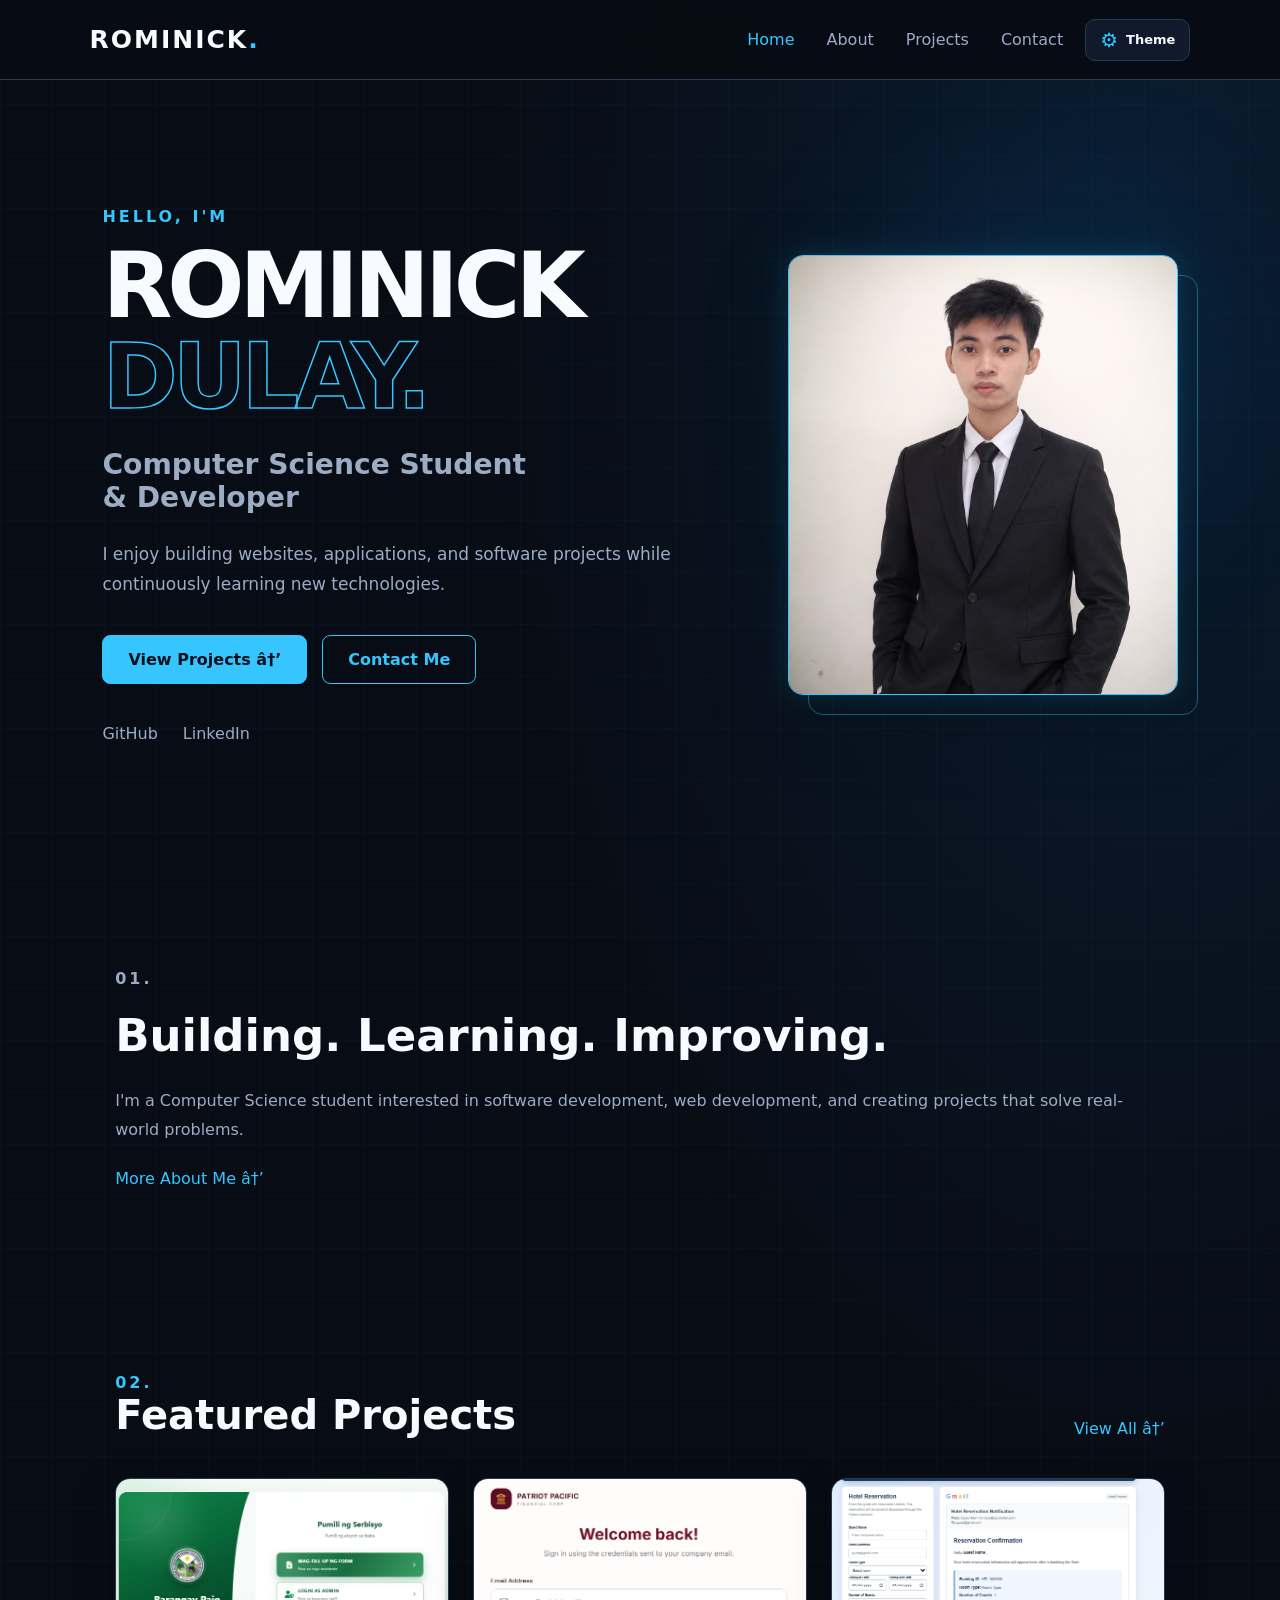
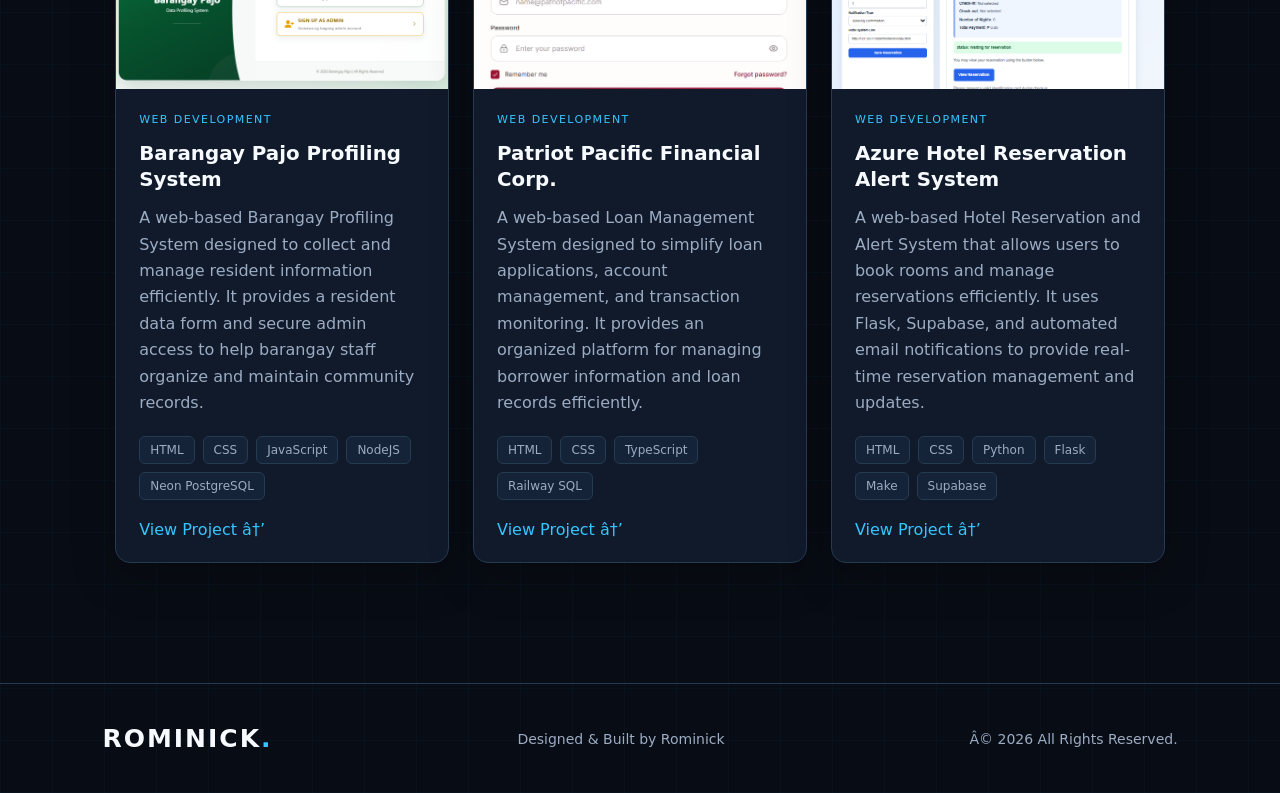
==== commit 899458e0: "Activate mobile responsive fixes" ====
--- a/index.html
+++ b/index.html
@@ -10,6 +10,7 @@
     <script src="theme-init.js"></script>
     <link rel="stylesheet" href="style.css">
     <link rel="stylesheet" href="themes.css">
+<link rel="stylesheet" href="mobile-fixes.css">
 </head>
 
 <body>
@@ -36,7 +37,7 @@
             </div>
 
             <button class="menu-btn" id="menuBtn">
-                ☰
+                â˜°
             </button>
 
         </nav>
@@ -85,7 +86,7 @@
                 <div class="hero-buttons">
 
                     <a href="projects.html" class="primary-btn">
-                        View Projects →
+                        View Projects â†’
                     </a>
 
                     <a href="contact.html" class="outline-btn">
@@ -157,7 +158,7 @@
             </p>
 
             <a href="about.html">
-                More About Me →
+                More About Me â†’
             </a>
 
         </section>
@@ -186,7 +187,7 @@
 
 
                 <a href="projects.html">
-                    View All →
+                    View All â†’
                 </a>
 
             </div>
@@ -250,7 +251,7 @@
                         <a href="https://barangay-pajo-system.onrender.com/"
                            target="_blank">
 
-                            View Project →
+                            View Project â†’
 
                         </a>
 
@@ -311,7 +312,7 @@
                         <a href="https://patriot-pacific-frontend.onrender.com/login"
                            target="_blank">
 
-                            View Project →
+                            View Project â†’
 
                         </a>
 
@@ -375,7 +376,7 @@
                         <a href="https://alert-system-frontend-cphm.onrender.com/"
                            target="_blank">
 
-                            View Project →
+                            View Project â†’
 
                         </a>
 
@@ -406,7 +407,7 @@
         </p>
 
         <p>
-            © 2026 All Rights Reserved.
+            Â© 2026 All Rights Reserved.
         </p>
 
     </footer>
@@ -419,6 +420,7 @@
 
     <script src="script.js"></script>
     <script src="themes.js"></script>
+<script src="mobile-fixes.js"></script>
 
 </body>
 
--- a/mobile-fixes.css
+++ b/mobile-fixes.css
@@ -0,0 +1,211 @@
+/*
+  Rominick Portfolio — mobile responsiveness patch
+  Load AFTER style.css and themes.css.
+  Does not change project text, links, filters, or theme colors.
+*/
+
+/* Prevent accidental horizontal scrolling on every theme. */
+html, body { max-width: 100%; }
+body { overflow-x: clip; }
+img, video, iframe { max-width: 100%; }
+
+/* The theme panel is moved to <body> by mobile-fixes.js, so it cannot
+   be clipped or offset by the navbar/backdrop blur. */
+.theme-picker-panel {
+  position: fixed !important;
+  top: 86px !important;
+  right: clamp(12px, 5vw, 90px) !important;
+  left: auto !important;
+  z-index: 9999 !important;
+  box-sizing: border-box;
+  width: min(370px, calc(100vw - 24px)) !important;
+  max-height: calc(100vh - 106px);
+  max-height: calc(100dvh - 106px);
+  overflow-x: hidden;
+  overflow-y: auto;
+  overscroll-behavior: contain;
+  -webkit-overflow-scrolling: touch;
+}
+.theme-picker-panel[hidden] { display: none !important; }
+.theme-picker-panel *, .theme-picker-panel *::before, .theme-picker-panel *::after {
+  box-sizing: border-box;
+}
+.theme-picker-heading,
+.theme-picker-option,
+.theme-picker-options,
+.theme-option-label { min-width: 0; }
+.theme-option-label strong,
+.theme-option-label small,
+.theme-picker-heading small { overflow-wrap: anywhere; }
+.theme-swatch { flex-shrink: 0; }
+
+/* At every viewport size, keep project images inside the card bounds. */
+.project-grid > .project-card,
+.featured .project-grid > .project-card {
+  min-width: 0;
+  max-width: 100%;
+}
+.project-grid .project-info { min-width: 0; }
+.project-grid .project-info h2,
+.project-grid .project-info h3 { overflow-wrap: anywhere; }
+.project-grid .project-info .tech,
+.project-grid .project-info .project-links { flex-wrap: wrap; }
+
+/* A screenshot should show its ENTIRE interface on phones, not crop it. */
+@media (max-width: 800px) {
+  .navbar {
+    width: 100%;
+    max-width: 100%;
+    padding-inline: 4% !important;
+    gap: 8px !important;
+  }
+  .navbar .logo { min-width: 0; font-size: clamp(17px, 4.4vw, 23px); letter-spacing: .045em; }
+  .navbar .theme-picker { margin-left: auto; flex-shrink: 0; }
+  .navbar .menu-btn { flex-shrink: 0; min-width: 34px; padding: 3px; }
+  .navbar .nav-links {
+    width: 100%;
+    left: 0;
+    right: 0;
+    max-width: 100%;
+    box-sizing: border-box;
+    background: var(--nav-bg, #080c14);
+    z-index: 500;
+  }
+  .theme-picker-trigger { min-width: 38px; min-height: 39px; }
+
+  /* Theme picker: visible on ANY phone width and scrollable on small heights. */
+  .theme-picker-panel {
+    top: 90px !important;
+    left: max(12px, env(safe-area-inset-left)) !important;
+    right: max(12px, env(safe-area-inset-right)) !important;
+    width: auto !important;
+    max-width: none !important;
+    max-height: calc(100vh - 108px);
+    max-height: calc(100dvh - 108px);
+    padding: 13px !important;
+    border-radius: 15px;
+  }
+  .theme-picker-heading { gap: 8px; }
+  .theme-picker-heading strong { font-size: 17px; }
+  .theme-picker-option { width: 100%; padding: 9px; gap: 10px; }
+  .theme-option-label strong { font-size: 12px; }
+  .theme-option-label small { font-size: 11px; }
+  .theme-swatch { width: 50px; height: 39px; }
+  .theme-picker-note { line-height: 1.5; }
+
+  /* All 5 themes: one-column sections and safe paddings. */
+  .hero,
+  html[data-portfolio-theme="bento"] .hero {
+    display: flex;
+    flex-direction: column-reverse;
+    align-items: stretch;
+    width: 100%;
+    max-width: 100%;
+    min-height: auto;
+    padding: 38px 6% 64px;
+    gap: 28px;
+  }
+  .hero-content,
+  html[data-portfolio-theme="bento"] .hero-content { width: 100%; max-width: 100%; min-width: 0; }
+  .hero h1,
+  html[data-portfolio-theme="minimal"] .hero h1,
+  html[data-portfolio-theme="terminal"] .hero h1,
+  html[data-portfolio-theme="creative"] .hero h1,
+  html[data-portfolio-theme="bento"] .hero h1 {
+    font-size: clamp(2.3rem, 10vw, 4.75rem);
+    line-height: 1.02;
+    overflow-wrap: anywhere;
+  }
+  .profile-container,
+  html[data-portfolio-theme="bento"] .profile-container {
+    width: min(77vw, 330px);
+    height: clamp(290px, 84vw, 390px);
+    max-width: 100%;
+    margin-inline: auto;
+    min-height: 0;
+  }
+  /* Keep the ORIGINAL rectangular photo, no pop-out effect. */
+  .profile-container .profile-image { overflow: hidden !important; }
+  .profile-container .profile-image img {
+    width: 100% !important;
+    height: 100% !important;
+    object-fit: cover;
+    transform: none !important;
+  }
+  .hero-buttons { flex-wrap: wrap; }
+  .hero-buttons > a { text-align: center; }
+  .page-container, .featured, .home-about { padding-inline: 6% !important; max-width: 100%; }
+  .page-title h1, .contact h1 { font-size: clamp(2.3rem, 10.5vw, 4rem); }
+  .about-content { display: grid; grid-template-columns: minmax(0, 1fr) !important; gap: 28px; }
+  .about-content > *, .skills-grid > * { min-width: 0; }
+  .skills-grid { grid-template-columns: repeat(auto-fit, minmax(min(100%, 170px), 1fr)); }
+  .contact, .contact form { width: 100%; max-width: 100%; }
+  .contact input, .contact textarea { max-width: 100%; box-sizing: border-box; }
+  .filters { flex-wrap: wrap; width: 100%; }
+
+  .featured .project-grid,
+  .page-container .project-grid {
+    display: grid !important;
+    grid-template-columns: minmax(0, 1fr) !important;
+    gap: 20px !important;
+    width: 100%;
+  }
+  .project-grid > .project-card,
+  html[data-portfolio-theme="bento"] .featured .project-card:first-child {
+    grid-column: auto !important;
+    display: flex !important;
+    flex-direction: column !important;
+    width: 100% !important;
+    min-width: 0 !important;
+    height: auto !important;
+    overflow: hidden;
+  }
+  .project-grid > .project-card[style*="display: none"] { display: none !important; }
+  .project-grid > .project-card .project-image,
+  html[data-portfolio-theme="bento"] .featured .project-card:first-child .project-image {
+    display: block;
+    width: 100% !important;
+    height: auto !important;
+    min-height: 0 !important;
+    flex: 0 0 auto !important;
+    aspect-ratio: 16 / 9;
+    overflow: hidden;
+    background: var(--panel-2, #142033);
+  }
+  /* A wide ScanSafe capture is approximately 1303×594 (2.19:1). */
+  .project-grid > .project-card .project-image:has(> img[src*="scansafe" i]) {
+    aspect-ratio: 1303 / 594;
+  }
+  .project-grid > .project-card .project-image img,
+  html[data-portfolio-theme="bento"] .featured .project-card:first-child .project-image img {
+    display: block;
+    width: 100% !important;
+    height: 100% !important;
+    max-width: 100%;
+    object-fit: contain !important;
+    object-position: center;
+    transform: none !important;
+  }
+  .project-grid > .project-card .project-info { padding: 20px !important; }
+  .project-grid > .project-card .project-info h2,
+  .project-grid > .project-card .project-info h3 { font-size: clamp(1.1rem, 4.6vw, 1.45rem); line-height: 1.35; }
+  .project-grid > .project-card .project-info p { line-height: 1.65; }
+  .project-info .project-links { display: flex; gap: 12px; flex-wrap: wrap; }
+  .project-info .project-links a { overflow-wrap: anywhere; }
+  footer { padding: 32px 6% !important; flex-wrap: wrap; gap: 12px; text-align: center; }
+}
+
+@media (max-width: 380px) {
+  .navbar { padding-inline: 3% !important; gap: 6px !important; }
+  .navbar .logo { font-size: 17px; }
+  .theme-picker-trigger { padding-inline: 9px !important; }
+  .hero,
+  html[data-portfolio-theme="bento"] .hero { padding-inline: 5%; }
+  .hero h1,
+  html[data-portfolio-theme="minimal"] .hero h1,
+  html[data-portfolio-theme="terminal"] .hero h1,
+  html[data-portfolio-theme="creative"] .hero h1,
+  html[data-portfolio-theme="bento"] .hero h1 { font-size: clamp(2rem, 10vw, 2.9rem); }
+  .page-container, .featured, .home-about { padding-inline: 5% !important; }
+  .project-grid > .project-card .project-info { padding: 17px !important; }
+}
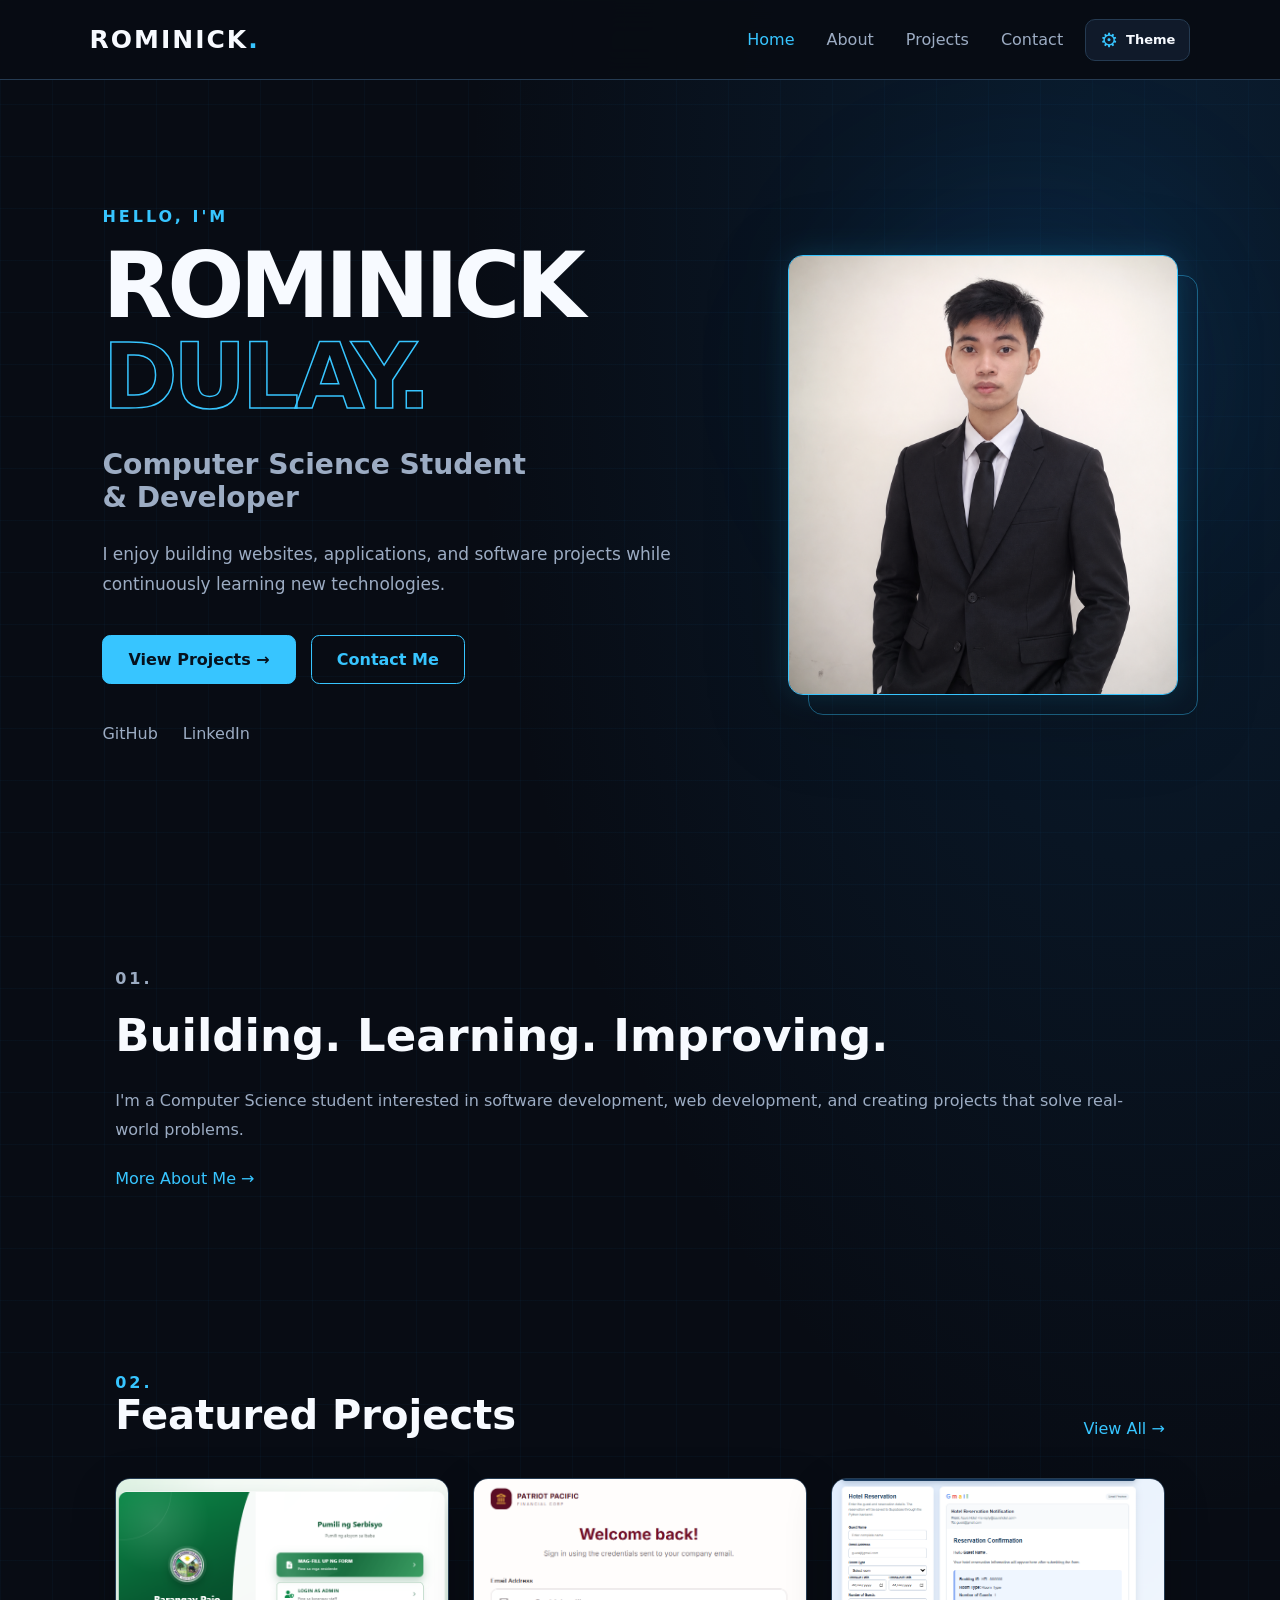
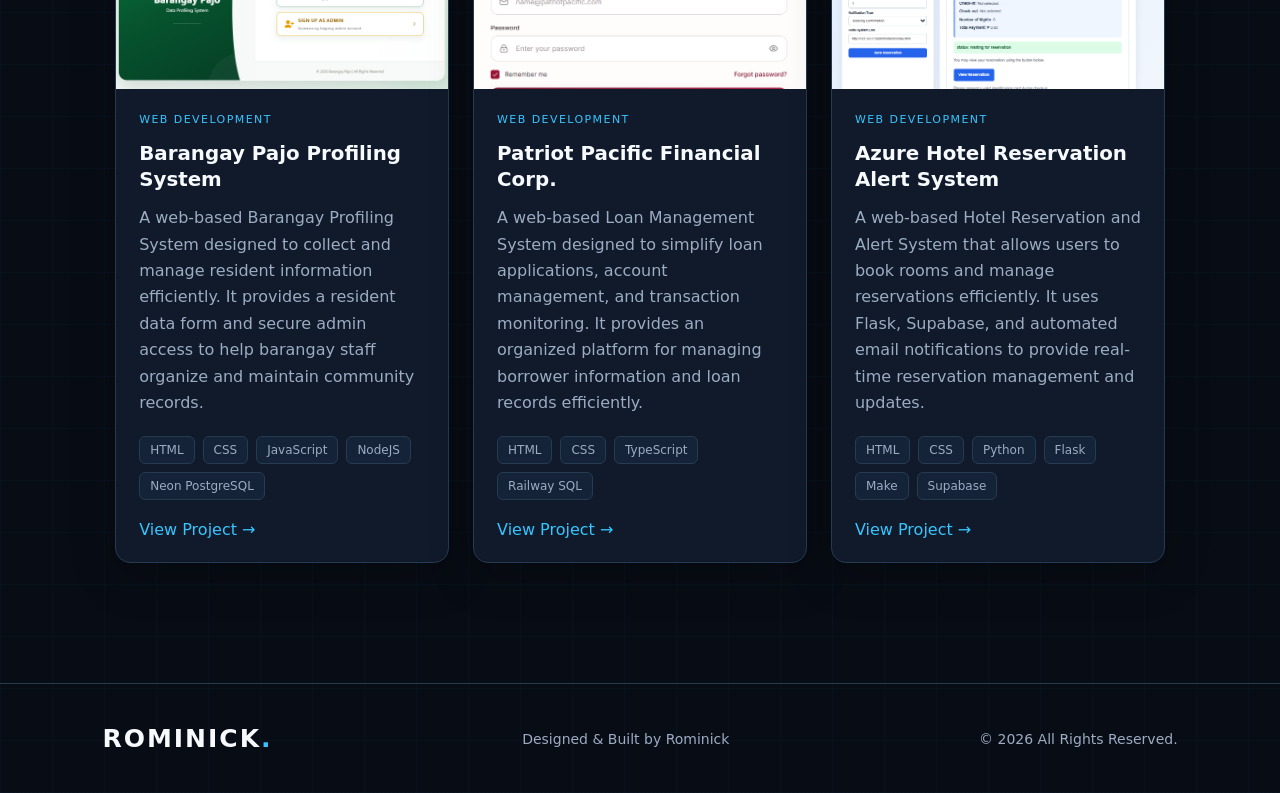
==== commit b445f956: "Fix garbled portfolio symbols" ====
--- a/index.html
+++ b/index.html
@@ -37,7 +37,7 @@
             </div>
 
             <button class="menu-btn" id="menuBtn">
-                â˜°
+                &#9776;
             </button>
 
         </nav>
@@ -86,7 +86,7 @@
                 <div class="hero-buttons">
 
                     <a href="projects.html" class="primary-btn">
-                        View Projects â†’
+                        View Projects &#8594;
                     </a>
 
                     <a href="contact.html" class="outline-btn">
@@ -158,7 +158,7 @@
             </p>
 
             <a href="about.html">
-                More About Me â†’
+                More About Me &#8594;
             </a>
 
         </section>
@@ -187,7 +187,7 @@
 
 
                 <a href="projects.html">
-                    View All â†’
+                    View All &#8594;
                 </a>
 
             </div>
@@ -251,7 +251,7 @@
                         <a href="https://barangay-pajo-system.onrender.com/"
                            target="_blank">
 
-                            View Project â†’
+                            View Project &#8594;
 
                         </a>
 
@@ -312,7 +312,7 @@
                         <a href="https://patriot-pacific-frontend.onrender.com/login"
                            target="_blank">
 
-                            View Project â†’
+                            View Project &#8594;
 
                         </a>
 
@@ -376,7 +376,7 @@
                         <a href="https://alert-system-frontend-cphm.onrender.com/"
                            target="_blank">
 
-                            View Project â†’
+                            View Project &#8594;
 
                         </a>
 
@@ -407,7 +407,7 @@
         </p>
 
         <p>
-            Â© 2026 All Rights Reserved.
+            &copy; 2026 All Rights Reserved.
         </p>
 
     </footer>
